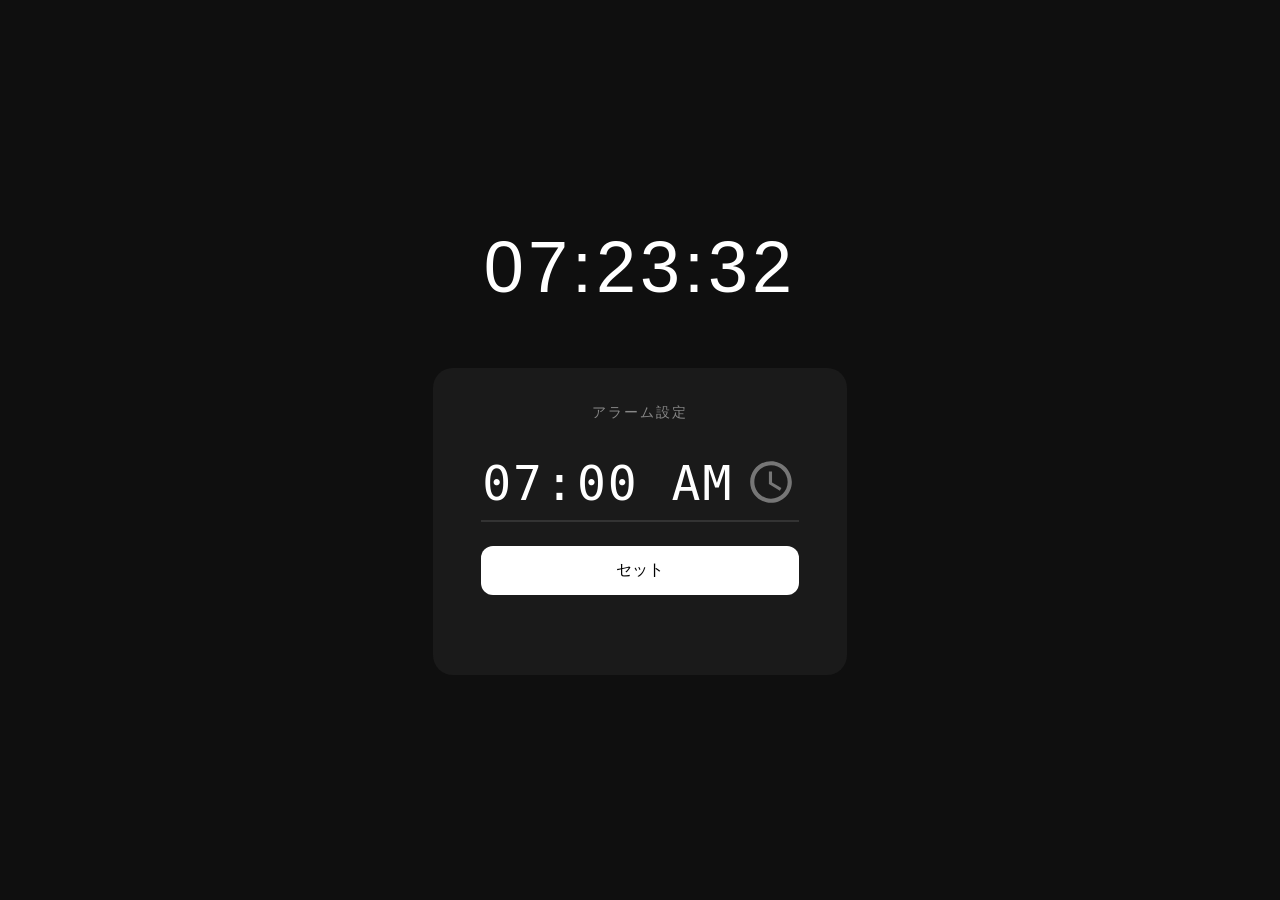
==== index.html @ 16310967 "Add simple alarm web app Single-file HTML/CSS/JS alarm app with minimal UI. Features: real-time cloc" ====
<!DOCTYPE html>
<html lang="ja">
<head>
  <meta charset="UTF-8">
  <meta name="viewport" content="width=device-width, initial-scale=1.0">
  <title>アラーム</title>
  <style>
    * {
      margin: 0;
      padding: 0;
      box-sizing: border-box;
    }

    body {
      font-family: -apple-system, BlinkMacSystemFont, 'Segoe UI', sans-serif;
      background: #0f0f0f;
      color: #fff;
      display: flex;
      flex-direction: column;
      align-items: center;
      justify-content: center;
      min-height: 100vh;
    }

    .clock {
      font-size: 72px;
      font-weight: 200;
      letter-spacing: 4px;
      margin-bottom: 60px;
      font-variant-numeric: tabular-nums;
    }

    .card {
      background: #1a1a1a;
      border-radius: 20px;
      padding: 36px 48px;
      display: flex;
      flex-direction: column;
      align-items: center;
      gap: 24px;
      min-width: 320px;
    }

    h2 {
      font-size: 14px;
      font-weight: 500;
      letter-spacing: 2px;
      text-transform: uppercase;
      color: #888;
    }

    input[type="time"] {
      background: transparent;
      border: none;
      border-bottom: 2px solid #333;
      color: #fff;
      font-size: 48px;
      font-weight: 200;
      letter-spacing: 2px;
      text-align: center;
      width: 100%;
      padding: 8px 0;
      outline: none;
      cursor: pointer;
    }

    input[type="time"]:focus {
      border-bottom-color: #fff;
    }

    input[type="time"]::-webkit-calendar-picker-indicator {
      filter: invert(1);
      opacity: 0.4;
    }

    button {
      width: 100%;
      padding: 14px;
      border: none;
      border-radius: 12px;
      font-size: 16px;
      font-weight: 500;
      cursor: pointer;
      transition: opacity 0.15s;
    }

    button:hover {
      opacity: 0.85;
    }

    button:active {
      opacity: 0.7;
    }

    #setBtn {
      background: #fff;
      color: #000;
    }

    #cancelBtn {
      background: #2a2a2a;
      color: #fff;
      display: none;
    }

    .status {
      font-size: 13px;
      color: #666;
      min-height: 20px;
      text-align: center;
    }

    .status.active {
      color: #4ade80;
    }

    .overlay {
      display: none;
      position: fixed;
      inset: 0;
      background: rgba(0, 0, 0, 0.9);
      flex-direction: column;
      align-items: center;
      justify-content: center;
      gap: 24px;
      z-index: 100;
    }

    .overlay.show {
      display: flex;
    }

    .overlay .alarm-time {
      font-size: 80px;
      font-weight: 200;
      animation: pulse 1s ease-in-out infinite;
    }

    .overlay p {
      font-size: 18px;
      color: #888;
    }

    .overlay button {
      width: 180px;
      background: #fff;
      color: #000;
      font-size: 16px;
    }

    @keyframes pulse {
      0%, 100% { opacity: 1; }
      50% { opacity: 0.4; }
    }
  </style>
</head>
<body>

  <div class="clock" id="clock">00:00:00</div>

  <div class="card">
    <h2>アラーム設定</h2>
    <input type="time" id="alarmTime" value="07:00">
    <button id="setBtn">セット</button>
    <button id="cancelBtn">キャンセル</button>
    <div class="status" id="status"></div>
  </div>

  <div class="overlay" id="overlay">
    <div class="alarm-time" id="overlayTime"></div>
    <p>アラーム！</p>
    <button onclick="dismiss()">停止</button>
  </div>

  <script>
    let alarmTime = null;
    let ringing = false;
    let audioCtx = null;
    let oscillator = null;
    let gainNode = null;

    const clockEl = document.getElementById('clock');
    const alarmInput = document.getElementById('alarmTime');
    const setBtn = document.getElementById('setBtn');
    const cancelBtn = document.getElementById('cancelBtn');
    const statusEl = document.getElementById('status');
    const overlay = document.getElementById('overlay');
    const overlayTime = document.getElementById('overlayTime');

    function pad(n) {
      return String(n).padStart(2, '0');
    }

    function tick() {
      const now = new Date();
      const h = pad(now.getHours());
      const m = pad(now.getMinutes());
      const s = pad(now.getSeconds());
      clockEl.textContent = `${h}:${m}:${s}`;

      if (alarmTime && !ringing) {
        const current = `${h}:${m}`;
        if (current === alarmTime && s === '00') {
          ring();
        }
      }
    }

    function startSound() {
      audioCtx = new (window.AudioContext || window.webkitAudioContext)();
      gainNode = audioCtx.createGain();
      gainNode.gain.value = 0.3;
      gainNode.connect(audioCtx.destination);

      function beep() {
        if (!ringing) return;
        oscillator = audioCtx.createOscillator();
        oscillator.type = 'sine';
        oscillator.frequency.value = 880;
        oscillator.connect(gainNode);
        oscillator.start();
        setTimeout(() => {
          if (oscillator) oscillator.stop();
          if (ringing) setTimeout(beep, 400);
        }, 300);
      }
      beep();
    }

    function ring() {
      ringing = true;
      overlay.classList.add('show');
      overlayTime.textContent = alarmTime;
      startSound();
    }

    function dismiss() {
      ringing = false;
      overlay.classList.remove('show');
      if (oscillator) { try { oscillator.stop(); } catch(e) {} }
      if (audioCtx) { audioCtx.close(); audioCtx = null; }
      cancelAlarm();
    }

    function cancelAlarm() {
      alarmTime = null;
      setBtn.style.display = '';
      cancelBtn.style.display = 'none';
      statusEl.textContent = '';
      statusEl.className = 'status';
    }

    setBtn.addEventListener('click', () => {
      const val = alarmInput.value;
      if (!val) return;
      alarmTime = val;
      setBtn.style.display = 'none';
      cancelBtn.style.display = '';
      statusEl.textContent = `${val} にアラームをセットしました`;
      statusEl.className = 'status active';
    });

    cancelBtn.addEventListener('click', cancelAlarm);

    setInterval(tick, 1000);
    tick();
  </script>
</body>
</html>
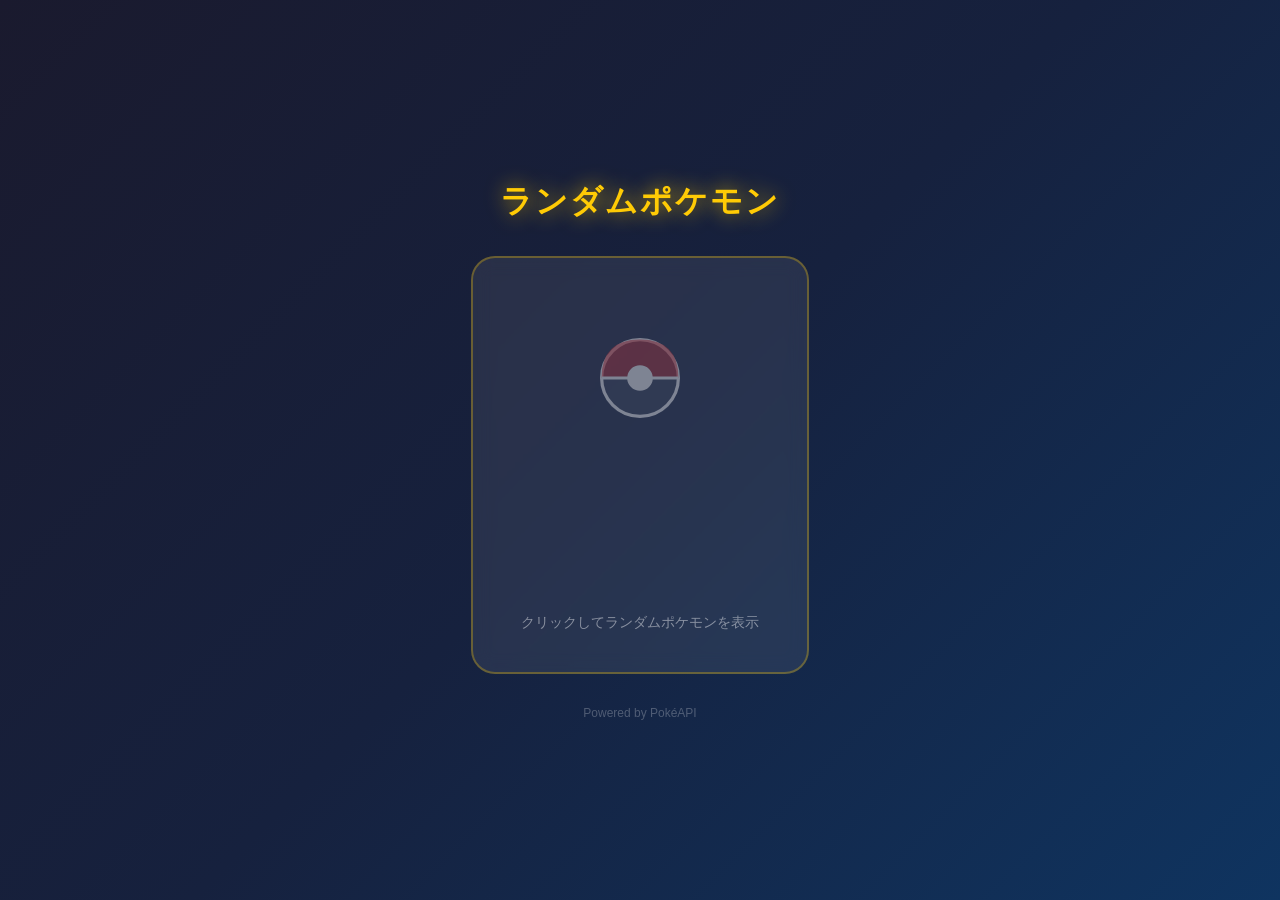
==== commit f975506d: "Add random Pokemon display site using PokéAPI https://claude.ai/code/session_018fTppQeURHwgfnFvBeKxH" ====
--- a/index.html
+++ b/index.html
@@ -3,7 +3,7 @@
 <head>
   <meta charset="UTF-8">
   <meta name="viewport" content="width=device-width, initial-scale=1.0">
-  <title>アラーム</title>
+  <title>ランダムポケモン</title>
   <style>
     * {
       margin: 0;
@@ -12,258 +12,281 @@
     }
 
     body {
-      font-family: -apple-system, BlinkMacSystemFont, 'Segoe UI', sans-serif;
-      background: #0f0f0f;
-      color: #fff;
+      min-height: 100vh;
       display: flex;
       flex-direction: column;
       align-items: center;
       justify-content: center;
-      min-height: 100vh;
-    }
-
-    .clock {
-      font-size: 72px;
-      font-weight: 200;
-      letter-spacing: 4px;
-      margin-bottom: 60px;
-      font-variant-numeric: tabular-nums;
-    }
-
-    .card {
-      background: #1a1a1a;
-      border-radius: 20px;
-      padding: 36px 48px;
+      background: linear-gradient(135deg, #1a1a2e 0%, #16213e 50%, #0f3460 100%);
+      font-family: 'Segoe UI', Tahoma, Geneva, Verdana, sans-serif;
+      color: #fff;
+    }
+
+    h1 {
+      font-size: 2rem;
+      margin-bottom: 2rem;
+      text-shadow: 0 0 20px rgba(255, 203, 5, 0.8);
+      color: #ffcb05;
+      letter-spacing: 2px;
+    }
+
+    #card {
+      background: rgba(255, 255, 255, 0.08);
+      border: 2px solid rgba(255, 203, 5, 0.3);
+      border-radius: 24px;
+      padding: 2.5rem 3rem;
+      text-align: center;
+      cursor: pointer;
+      transition: transform 0.2s ease, box-shadow 0.2s ease, border-color 0.2s ease;
+      min-width: 280px;
+      backdrop-filter: blur(10px);
+      user-select: none;
+    }
+
+    #card:hover {
+      transform: translateY(-4px);
+      box-shadow: 0 12px 40px rgba(255, 203, 5, 0.25);
+      border-color: rgba(255, 203, 5, 0.7);
+    }
+
+    #card:active {
+      transform: translateY(0);
+    }
+
+    #sprite-container {
+      width: 160px;
+      height: 160px;
+      margin: 0 auto 1rem;
       display: flex;
+      align-items: center;
+      justify-content: center;
+    }
+
+    #sprite {
+      width: 160px;
+      height: 160px;
+      image-rendering: pixelated;
+      filter: drop-shadow(0 4px 12px rgba(255, 203, 5, 0.4));
+      display: none;
+    }
+
+    .pokeball-icon {
+      width: 80px;
+      height: 80px;
+      opacity: 0.4;
+    }
+
+    #name {
+      font-size: 1.8rem;
+      font-weight: 700;
+      text-transform: capitalize;
+      color: #fff;
+      min-height: 2.2rem;
+      margin-bottom: 0.5rem;
+    }
+
+    #number {
+      font-size: 1rem;
+      color: rgba(255, 255, 255, 0.5);
+      margin-bottom: 1rem;
+      min-height: 1.2rem;
+    }
+
+    #types {
+      display: flex;
+      gap: 0.5rem;
+      justify-content: center;
+      flex-wrap: wrap;
+      min-height: 1.8rem;
+      margin-bottom: 1.5rem;
+    }
+
+    .type-badge {
+      padding: 0.25rem 0.9rem;
+      border-radius: 999px;
+      font-size: 0.8rem;
+      font-weight: 600;
+      text-transform: uppercase;
+      letter-spacing: 1px;
+    }
+
+    #hint {
+      font-size: 0.85rem;
+      color: rgba(255, 255, 255, 0.45);
+      margin-top: 0.5rem;
+    }
+
+    #loading {
+      display: none;
       flex-direction: column;
       align-items: center;
-      gap: 24px;
-      min-width: 320px;
-    }
-
-    h2 {
-      font-size: 14px;
-      font-weight: 500;
-      letter-spacing: 2px;
+      gap: 0.5rem;
+    }
+
+    .spinner {
+      width: 48px;
+      height: 48px;
+      border: 4px solid rgba(255, 203, 5, 0.2);
+      border-top-color: #ffcb05;
+      border-radius: 50%;
+      animation: spin 0.8s linear infinite;
+    }
+
+    @keyframes spin {
+      to { transform: rotate(360deg); }
+    }
+
+    .loading-text {
+      font-size: 0.9rem;
+      color: rgba(255, 255, 255, 0.6);
+    }
+
+    #stats {
+      display: grid;
+      grid-template-columns: 1fr 1fr 1fr;
+      gap: 0.5rem;
+      margin-top: 0.5rem;
+    }
+
+    .stat-item {
+      background: rgba(255, 255, 255, 0.06);
+      border-radius: 8px;
+      padding: 0.4rem 0.6rem;
+    }
+
+    .stat-label {
+      font-size: 0.65rem;
+      color: rgba(255, 255, 255, 0.45);
       text-transform: uppercase;
-      color: #888;
-    }
-
-    input[type="time"] {
-      background: transparent;
-      border: none;
-      border-bottom: 2px solid #333;
-      color: #fff;
-      font-size: 48px;
-      font-weight: 200;
-      letter-spacing: 2px;
-      text-align: center;
-      width: 100%;
-      padding: 8px 0;
-      outline: none;
-      cursor: pointer;
-    }
-
-    input[type="time"]:focus {
-      border-bottom-color: #fff;
-    }
-
-    input[type="time"]::-webkit-calendar-picker-indicator {
-      filter: invert(1);
-      opacity: 0.4;
-    }
-
-    button {
-      width: 100%;
-      padding: 14px;
-      border: none;
-      border-radius: 12px;
-      font-size: 16px;
-      font-weight: 500;
-      cursor: pointer;
-      transition: opacity 0.15s;
-    }
-
-    button:hover {
-      opacity: 0.85;
-    }
-
-    button:active {
-      opacity: 0.7;
-    }
-
-    #setBtn {
-      background: #fff;
-      color: #000;
-    }
-
-    #cancelBtn {
-      background: #2a2a2a;
-      color: #fff;
-      display: none;
-    }
-
-    .status {
-      font-size: 13px;
-      color: #666;
-      min-height: 20px;
-      text-align: center;
-    }
-
-    .status.active {
-      color: #4ade80;
-    }
-
-    .overlay {
-      display: none;
-      position: fixed;
-      inset: 0;
-      background: rgba(0, 0, 0, 0.9);
-      flex-direction: column;
-      align-items: center;
-      justify-content: center;
-      gap: 24px;
-      z-index: 100;
-    }
-
-    .overlay.show {
-      display: flex;
-    }
-
-    .overlay .alarm-time {
-      font-size: 80px;
-      font-weight: 200;
-      animation: pulse 1s ease-in-out infinite;
-    }
-
-    .overlay p {
-      font-size: 18px;
-      color: #888;
-    }
-
-    .overlay button {
-      width: 180px;
-      background: #fff;
-      color: #000;
-      font-size: 16px;
-    }
-
-    @keyframes pulse {
-      0%, 100% { opacity: 1; }
-      50% { opacity: 0.4; }
+      letter-spacing: 0.5px;
+    }
+
+    .stat-value {
+      font-size: 1rem;
+      font-weight: 600;
+      color: #ffcb05;
+    }
+
+    footer {
+      margin-top: 2rem;
+      font-size: 0.75rem;
+      color: rgba(255, 255, 255, 0.25);
     }
   </style>
 </head>
 <body>
-
-  <div class="clock" id="clock">00:00:00</div>
-
-  <div class="card">
-    <h2>アラーム設定</h2>
-    <input type="time" id="alarmTime" value="07:00">
-    <button id="setBtn">セット</button>
-    <button id="cancelBtn">キャンセル</button>
-    <div class="status" id="status"></div>
+  <h1>ランダムポケモン</h1>
+
+  <div id="card" onclick="fetchRandomPokemon()">
+    <div id="sprite-container">
+      <svg class="pokeball-icon" viewBox="0 0 100 100" fill="none" xmlns="http://www.w3.org/2000/svg">
+        <circle cx="50" cy="50" r="48" stroke="white" stroke-width="4"/>
+        <path d="M2 50 Q2 2 50 2 Q98 2 98 50" fill="rgba(255,50,50,0.6)"/>
+        <path d="M2 50 Q2 98 50 98 Q98 98 98 50" fill="rgba(255,255,255,0.1)"/>
+        <line x1="2" y1="50" x2="98" y2="50" stroke="white" stroke-width="4"/>
+        <circle cx="50" cy="50" r="14" fill="white" stroke="white" stroke-width="4"/>
+        <circle cx="50" cy="50" r="8" fill="rgba(255,255,255,0.2)" stroke="rgba(255,255,255,0.6)" stroke-width="2"/>
+      </svg>
+      <img id="sprite" alt="pokemon sprite" />
+    </div>
+
+    <div id="loading">
+      <div class="spinner"></div>
+      <div class="loading-text">読み込み中...</div>
+    </div>
+
+    <div id="name"></div>
+    <div id="number"></div>
+    <div id="types"></div>
+    <div id="stats"></div>
+
+    <div id="hint">クリックしてランダムポケモンを表示</div>
   </div>
 
-  <div class="overlay" id="overlay">
-    <div class="alarm-time" id="overlayTime"></div>
-    <p>アラーム！</p>
-    <button onclick="dismiss()">停止</button>
-  </div>
+  <footer>Powered by PokéAPI</footer>
 
   <script>
-    let alarmTime = null;
-    let ringing = false;
-    let audioCtx = null;
-    let oscillator = null;
-    let gainNode = null;
-
-    const clockEl = document.getElementById('clock');
-    const alarmInput = document.getElementById('alarmTime');
-    const setBtn = document.getElementById('setBtn');
-    const cancelBtn = document.getElementById('cancelBtn');
-    const statusEl = document.getElementById('status');
-    const overlay = document.getElementById('overlay');
-    const overlayTime = document.getElementById('overlayTime');
-
-    function pad(n) {
-      return String(n).padStart(2, '0');
-    }
-
-    function tick() {
-      const now = new Date();
-      const h = pad(now.getHours());
-      const m = pad(now.getMinutes());
-      const s = pad(now.getSeconds());
-      clockEl.textContent = `${h}:${m}:${s}`;
-
-      if (alarmTime && !ringing) {
-        const current = `${h}:${m}`;
-        if (current === alarmTime && s === '00') {
-          ring();
+    const TYPE_COLORS = {
+      normal: '#A8A878', fire: '#F08030', water: '#6890F0',
+      electric: '#F8D030', grass: '#78C850', ice: '#98D8D8',
+      fighting: '#C03028', poison: '#A040A0', ground: '#E0C068',
+      flying: '#A890F0', psychic: '#F85888', bug: '#A8B820',
+      rock: '#B8A038', ghost: '#705898', dragon: '#7038F8',
+      dark: '#705848', steel: '#B8B8D0', fairy: '#EE99AC',
+    };
+
+    const TOTAL_POKEMON = 1025;
+
+    async function fetchRandomPokemon() {
+      const card = document.getElementById('card');
+      const loading = document.getElementById('loading');
+      const sprite = document.getElementById('sprite');
+      const pokeballIcon = document.querySelector('.pokeball-icon');
+      const nameEl = document.getElementById('name');
+      const numberEl = document.getElementById('number');
+      const typesEl = document.getElementById('types');
+      const statsEl = document.getElementById('stats');
+      const hint = document.getElementById('hint');
+
+      card.style.pointerEvents = 'none';
+      loading.style.display = 'flex';
+      sprite.style.display = 'none';
+      pokeballIcon.style.display = 'none';
+      nameEl.textContent = '';
+      numberEl.textContent = '';
+      typesEl.innerHTML = '';
+      statsEl.innerHTML = '';
+      hint.textContent = '';
+
+      const id = Math.floor(Math.random() * TOTAL_POKEMON) + 1;
+
+      try {
+        const res = await fetch(`https://pokeapi.co/api/v2/pokemon/${id}`);
+        if (!res.ok) throw new Error('fetch failed');
+        const data = await res.json();
+
+        const spriteUrl =
+          data.sprites.other?.['official-artwork']?.front_default ||
+          data.sprites.front_default;
+
+        loading.style.display = 'none';
+
+        if (spriteUrl) {
+          sprite.src = spriteUrl;
+          sprite.style.display = 'block';
+        } else {
+          pokeballIcon.style.display = 'block';
         }
+
+        nameEl.textContent = data.name;
+        numberEl.textContent = `No. ${String(data.id).padStart(4, '0')}`;
+
+        typesEl.innerHTML = data.types.map(t => {
+          const color = TYPE_COLORS[t.type.name] || '#888';
+          return `<span class="type-badge" style="background:${color}">${t.type.name}</span>`;
+        }).join('');
+
+        const statMap = { hp: 'HP', attack: '攻撃', defense: '防御', speed: '素早さ', 'special-attack': '特攻', 'special-defense': '特防' };
+        const wantedStats = ['hp', 'attack', 'defense', 'speed'];
+        statsEl.innerHTML = data.stats
+          .filter(s => wantedStats.includes(s.stat.name))
+          .map(s => `
+            <div class="stat-item">
+              <div class="stat-label">${statMap[s.stat.name] || s.stat.name}</div>
+              <div class="stat-value">${s.base_stat}</div>
+            </div>
+          `).join('');
+
+        hint.textContent = 'もう一度クリックで次のポケモン';
+      } catch (e) {
+        loading.style.display = 'none';
+        pokeballIcon.style.display = 'block';
+        nameEl.textContent = 'エラーが発生しました';
+        hint.textContent = 'クリックして再試行';
       }
-    }
-
-    function startSound() {
-      audioCtx = new (window.AudioContext || window.webkitAudioContext)();
-      gainNode = audioCtx.createGain();
-      gainNode.gain.value = 0.3;
-      gainNode.connect(audioCtx.destination);
-
-      function beep() {
-        if (!ringing) return;
-        oscillator = audioCtx.createOscillator();
-        oscillator.type = 'sine';
-        oscillator.frequency.value = 880;
-        oscillator.connect(gainNode);
-        oscillator.start();
-        setTimeout(() => {
-          if (oscillator) oscillator.stop();
-          if (ringing) setTimeout(beep, 400);
-        }, 300);
-      }
-      beep();
-    }
-
-    function ring() {
-      ringing = true;
-      overlay.classList.add('show');
-      overlayTime.textContent = alarmTime;
-      startSound();
-    }
-
-    function dismiss() {
-      ringing = false;
-      overlay.classList.remove('show');
-      if (oscillator) { try { oscillator.stop(); } catch(e) {} }
-      if (audioCtx) { audioCtx.close(); audioCtx = null; }
-      cancelAlarm();
-    }
-
-    function cancelAlarm() {
-      alarmTime = null;
-      setBtn.style.display = '';
-      cancelBtn.style.display = 'none';
-      statusEl.textContent = '';
-      statusEl.className = 'status';
-    }
-
-    setBtn.addEventListener('click', () => {
-      const val = alarmInput.value;
-      if (!val) return;
-      alarmTime = val;
-      setBtn.style.display = 'none';
-      cancelBtn.style.display = '';
-      statusEl.textContent = `${val} にアラームをセットしました`;
-      statusEl.className = 'status active';
-    });
-
-    cancelBtn.addEventListener('click', cancelAlarm);
-
-    setInterval(tick, 1000);
-    tick();
+
+      card.style.pointerEvents = 'auto';
+    }
   </script>
 </body>
 </html>
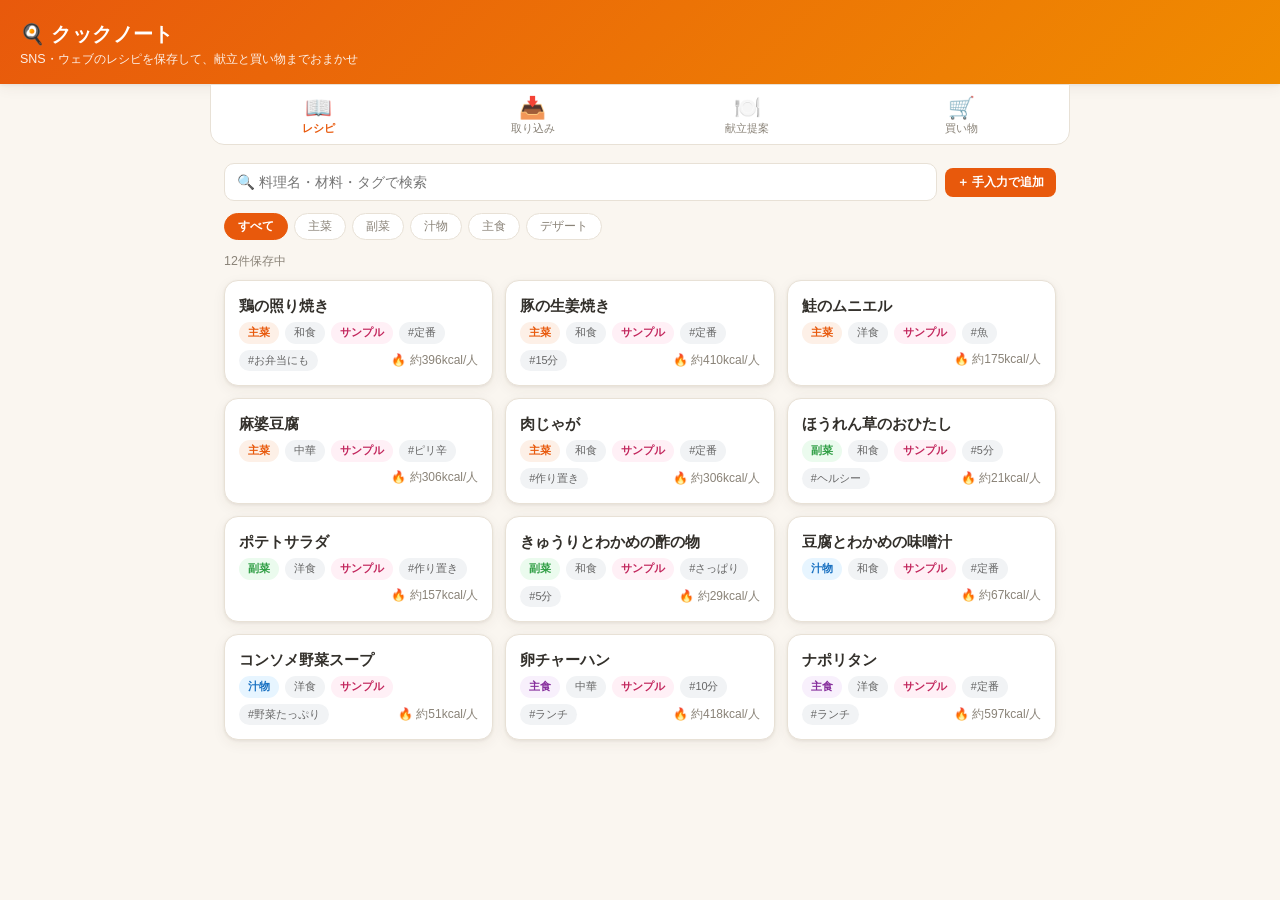
==== commit 37c60c61: "Add cooking recipe app: SNS/web recipe import, meal planning, shopping list Replace the Pokemon demo" ====
--- a/index.html
+++ b/index.html
@@ -2,291 +2,233 @@
 <html lang="ja">
 <head>
   <meta charset="UTF-8">
-  <meta name="viewport" content="width=device-width, initial-scale=1.0">
-  <title>ランダムポケモン</title>
-  <style>
-    * {
-      margin: 0;
-      padding: 0;
-      box-sizing: border-box;
-    }
-
-    body {
-      min-height: 100vh;
-      display: flex;
-      flex-direction: column;
-      align-items: center;
-      justify-content: center;
-      background: linear-gradient(135deg, #1a1a2e 0%, #16213e 50%, #0f3460 100%);
-      font-family: 'Segoe UI', Tahoma, Geneva, Verdana, sans-serif;
-      color: #fff;
-    }
-
-    h1 {
-      font-size: 2rem;
-      margin-bottom: 2rem;
-      text-shadow: 0 0 20px rgba(255, 203, 5, 0.8);
-      color: #ffcb05;
-      letter-spacing: 2px;
-    }
-
-    #card {
-      background: rgba(255, 255, 255, 0.08);
-      border: 2px solid rgba(255, 203, 5, 0.3);
-      border-radius: 24px;
-      padding: 2.5rem 3rem;
-      text-align: center;
-      cursor: pointer;
-      transition: transform 0.2s ease, box-shadow 0.2s ease, border-color 0.2s ease;
-      min-width: 280px;
-      backdrop-filter: blur(10px);
-      user-select: none;
-    }
-
-    #card:hover {
-      transform: translateY(-4px);
-      box-shadow: 0 12px 40px rgba(255, 203, 5, 0.25);
-      border-color: rgba(255, 203, 5, 0.7);
-    }
-
-    #card:active {
-      transform: translateY(0);
-    }
-
-    #sprite-container {
-      width: 160px;
-      height: 160px;
-      margin: 0 auto 1rem;
-      display: flex;
-      align-items: center;
-      justify-content: center;
-    }
-
-    #sprite {
-      width: 160px;
-      height: 160px;
-      image-rendering: pixelated;
-      filter: drop-shadow(0 4px 12px rgba(255, 203, 5, 0.4));
-      display: none;
-    }
-
-    .pokeball-icon {
-      width: 80px;
-      height: 80px;
-      opacity: 0.4;
-    }
-
-    #name {
-      font-size: 1.8rem;
-      font-weight: 700;
-      text-transform: capitalize;
-      color: #fff;
-      min-height: 2.2rem;
-      margin-bottom: 0.5rem;
-    }
-
-    #number {
-      font-size: 1rem;
-      color: rgba(255, 255, 255, 0.5);
-      margin-bottom: 1rem;
-      min-height: 1.2rem;
-    }
-
-    #types {
-      display: flex;
-      gap: 0.5rem;
-      justify-content: center;
-      flex-wrap: wrap;
-      min-height: 1.8rem;
-      margin-bottom: 1.5rem;
-    }
-
-    .type-badge {
-      padding: 0.25rem 0.9rem;
-      border-radius: 999px;
-      font-size: 0.8rem;
-      font-weight: 600;
-      text-transform: uppercase;
-      letter-spacing: 1px;
-    }
-
-    #hint {
-      font-size: 0.85rem;
-      color: rgba(255, 255, 255, 0.45);
-      margin-top: 0.5rem;
-    }
-
-    #loading {
-      display: none;
-      flex-direction: column;
-      align-items: center;
-      gap: 0.5rem;
-    }
-
-    .spinner {
-      width: 48px;
-      height: 48px;
-      border: 4px solid rgba(255, 203, 5, 0.2);
-      border-top-color: #ffcb05;
-      border-radius: 50%;
-      animation: spin 0.8s linear infinite;
-    }
-
-    @keyframes spin {
-      to { transform: rotate(360deg); }
-    }
-
-    .loading-text {
-      font-size: 0.9rem;
-      color: rgba(255, 255, 255, 0.6);
-    }
-
-    #stats {
-      display: grid;
-      grid-template-columns: 1fr 1fr 1fr;
-      gap: 0.5rem;
-      margin-top: 0.5rem;
-    }
-
-    .stat-item {
-      background: rgba(255, 255, 255, 0.06);
-      border-radius: 8px;
-      padding: 0.4rem 0.6rem;
-    }
-
-    .stat-label {
-      font-size: 0.65rem;
-      color: rgba(255, 255, 255, 0.45);
-      text-transform: uppercase;
-      letter-spacing: 0.5px;
-    }
-
-    .stat-value {
-      font-size: 1rem;
-      font-weight: 600;
-      color: #ffcb05;
-    }
-
-    footer {
-      margin-top: 2rem;
-      font-size: 0.75rem;
-      color: rgba(255, 255, 255, 0.25);
-    }
-  </style>
+  <meta name="viewport" content="width=device-width, initial-scale=1.0, viewport-fit=cover">
+  <title>クックノート 🍳 — レシピ保存・献立提案・買い物メモ</title>
+  <meta name="description" content="SNSやウェブサイトのレシピを文字起こしして保存。人数とカロリーに合わせた献立提案と買い物メモ作成。">
+  <link rel="icon" href="data:image/svg+xml,<svg xmlns='http://www.w3.org/2000/svg' viewBox='0 0 100 100'><text y='.9em' font-size='90'>🍳</text></svg>">
+  <link rel="stylesheet" href="styles.css">
 </head>
 <body>
-  <h1>ランダムポケモン</h1>
-
-  <div id="card" onclick="fetchRandomPokemon()">
-    <div id="sprite-container">
-      <svg class="pokeball-icon" viewBox="0 0 100 100" fill="none" xmlns="http://www.w3.org/2000/svg">
-        <circle cx="50" cy="50" r="48" stroke="white" stroke-width="4"/>
-        <path d="M2 50 Q2 2 50 2 Q98 2 98 50" fill="rgba(255,50,50,0.6)"/>
-        <path d="M2 50 Q2 98 50 98 Q98 98 98 50" fill="rgba(255,255,255,0.1)"/>
-        <line x1="2" y1="50" x2="98" y2="50" stroke="white" stroke-width="4"/>
-        <circle cx="50" cy="50" r="14" fill="white" stroke="white" stroke-width="4"/>
-        <circle cx="50" cy="50" r="8" fill="rgba(255,255,255,0.2)" stroke="rgba(255,255,255,0.6)" stroke-width="2"/>
-      </svg>
-      <img id="sprite" alt="pokemon sprite" />
-    </div>
-
-    <div id="loading">
-      <div class="spinner"></div>
-      <div class="loading-text">読み込み中...</div>
-    </div>
-
-    <div id="name"></div>
-    <div id="number"></div>
-    <div id="types"></div>
-    <div id="stats"></div>
-
-    <div id="hint">クリックしてランダムポケモンを表示</div>
+
+<header class="app-header">
+  <h1>🍳 クックノート</h1>
+  <p>SNS・ウェブのレシピを保存して、献立と買い物までおまかせ</p>
+</header>
+
+<nav class="tabs">
+  <button data-tab="recipes" class="active"><span class="ico">📖</span>レシピ</button>
+  <button data-tab="import"><span class="ico">📥</span>取り込み</button>
+  <button data-tab="plan"><span class="ico">🍽️</span>献立提案</button>
+  <button data-tab="shopping"><span class="ico">🛒</span>買い物</button>
+</nav>
+
+<main>
+
+  <!-- ========== レシピ一覧 ========== -->
+  <section id="view-recipes" class="view active">
+    <div class="toolbar">
+      <input type="text" id="search" placeholder="🔍 料理名・材料・タグで検索">
+      <button class="btn sm" id="btn-new-recipe">＋ 手入力で追加</button>
+    </div>
+    <div class="filter-chips" id="cat-filter">
+      <button data-cat="すべて" class="on">すべて</button>
+      <button data-cat="主菜">主菜</button>
+      <button data-cat="副菜">副菜</button>
+      <button data-cat="汁物">汁物</button>
+      <button data-cat="主食">主食</button>
+      <button data-cat="デザート">デザート</button>
+    </div>
+    <p class="hint" id="recipe-count" style="margin-bottom:8px"></p>
+    <div class="recipe-grid" id="recipe-grid"></div>
+  </section>
+
+  <!-- ========== 取り込み ========== -->
+  <section id="view-import" class="view">
+    <div class="card">
+      <div class="sns-icons">▶️ 📸 🎵 🌐</div>
+      <h2 class="section" style="margin-top:0">URLから取り込む</h2>
+      <p class="hint">YouTube・Instagram・TikTokの投稿URL、またはレシピサイトのURLを貼り付けてください。</p>
+      <label class="fld">投稿・ページのURL</label>
+      <div class="row">
+        <input type="url" id="import-url" placeholder="https://www.youtube.com/watch?v=... / https://cookpad.com/...">
+        <button class="btn" id="btn-import-url" style="flex:0 0 auto">取り込む</button>
+      </div>
+      <div class="import-status" id="import-status"></div>
+      <div class="mono-note">
+        🌐 <b>ウェブサイト</b>: レシピの構造化データや本文から材料・作り方を自動抽出します。<br>
+        📱 <b>SNS</b>: 投稿情報を取得後、下の欄にキャプション・概要欄を貼り付けると自動で文字起こしします。
+      </div>
+    </div>
+
+    <div class="card">
+      <h2 class="section" style="margin-top:0">投稿文・キャプションを文字起こし</h2>
+      <p class="hint">YouTubeの概要欄、Instagram・TikTokのキャプションなど、材料や作り方が書かれたテキストを貼り付けると、自動で「材料」「作り方」に構造化します。</p>
+      <label class="fld">テキストを貼り付け</label>
+      <textarea id="import-text" rows="8" placeholder="例)
+とろとろ親子丼の作り方🐔
+
+【材料(2人分)】
+・鶏もも肉 200g
+・玉ねぎ 1/2個
+・卵 3個
+・めんつゆ 大さじ4
+・水 100ml
+
+【作り方】
+1. 鶏肉と玉ねぎを切る
+2. めんつゆと水で煮る
+3. 溶き卵を回し入れて半熟で火を止める"></textarea>
+      <div style="margin-top:10px">
+        <button class="btn" id="btn-import-text">📝 文字起こしする</button>
+      </div>
+    </div>
+  </section>
+
+  <!-- ========== 献立提案 ========== -->
+  <section id="view-plan" class="view">
+    <div class="card">
+      <h2 class="section" style="margin-top:0">🍽️ 条件を設定</h2>
+      <div class="row">
+        <div>
+          <label class="fld">人数</label>
+          <input type="number" id="plan-people" min="1" max="12" value="2">
+        </div>
+        <div>
+          <label class="fld">食数</label>
+          <select id="plan-meals">
+            <option value="1">1食分</option>
+            <option value="2">2食分</option>
+            <option value="3" selected>3食分（1日）</option>
+            <option value="6">6食分（2日）</option>
+            <option value="9">9食分（3日）</option>
+            <option value="21">21食分（1週間）</option>
+          </select>
+        </div>
+      </div>
+      <div class="row">
+        <div>
+          <label class="fld">カロリー嗜好（1人1食あたり）</label>
+          <select id="plan-target">
+            <option value="light">🥗 控えめ（約500kcal）</option>
+            <option value="normal" selected>🍚 標準（約700kcal）</option>
+            <option value="hearty">💪 しっかり（約900kcal）</option>
+            <option value="custom">🔢 自分で指定</option>
+          </select>
+        </div>
+        <div id="plan-custom-wrap" style="display:none">
+          <label class="fld">目標kcal</label>
+          <input type="number" id="plan-custom" min="200" max="2000" step="50" value="700">
+        </div>
+      </div>
+      <label class="fld">ジャンルの好み（複数選択可）</label>
+      <div class="pills" id="plan-genres">
+        <label><input type="checkbox" value="和食">和食</label>
+        <label><input type="checkbox" value="洋食">洋食</label>
+        <label><input type="checkbox" value="中華">中華</label>
+      </div>
+      <label class="fld">こだわり</label>
+      <div class="pills" id="plan-focus">
+        <label><input type="radio" name="focus" value="" checked>おまかせ</label>
+        <label><input type="radio" name="focus" value="meat">🍖 肉多め</label>
+        <label><input type="radio" name="focus" value="fish">🐟 魚多め</label>
+        <label><input type="radio" name="focus" value="veg">🥬 野菜多め</label>
+      </div>
+      <label class="fld" style="display:flex;align-items:center;gap:8px;cursor:pointer">
+        <input type="checkbox" id="plan-rice" checked style="width:18px;height:18px;accent-color:var(--accent)">
+        白ご飯を献立に含める（約252kcal/人）
+      </label>
+      <div style="margin-top:14px">
+        <button class="btn" id="btn-generate-plan" style="width:100%">✨ 献立を提案してもらう</button>
+      </div>
+    </div>
+    <div id="plan-result"></div>
+  </section>
+
+  <!-- ========== 買い物リスト ========== -->
+  <section id="view-shopping" class="view">
+    <div class="card">
+      <h2 class="section" style="margin-top:0">🛒 買い物メモ <span class="hint" id="shop-count"></span></h2>
+      <div class="row">
+        <input type="text" id="shop-name" placeholder="品名（例: 牛乳）" style="flex:2">
+        <input type="text" id="shop-qty" placeholder="数量（例: 1本）">
+        <button class="btn sm" id="btn-shop-add" style="flex:0 0 auto">追加</button>
+      </div>
+      <div class="toolbar" style="margin:12px 0 0">
+        <button class="btn sm ghost" id="btn-shop-copy">📋 メモをコピー</button>
+        <button class="btn sm gray" id="btn-shop-clear-done">チェック済みを削除</button>
+        <button class="btn sm danger" id="btn-shop-clear">全削除</button>
+      </div>
+    </div>
+    <div id="shop-list"></div>
+  </section>
+
+</main>
+
+<!-- レシピ詳細モーダル -->
+<div class="modal-back" id="modal-detail">
+  <div class="modal">
+    <button class="close-x">✕</button>
+    <div id="detail-body"></div>
   </div>
-
-  <footer>Powered by PokéAPI</footer>
-
-  <script>
-    const TYPE_COLORS = {
-      normal: '#A8A878', fire: '#F08030', water: '#6890F0',
-      electric: '#F8D030', grass: '#78C850', ice: '#98D8D8',
-      fighting: '#C03028', poison: '#A040A0', ground: '#E0C068',
-      flying: '#A890F0', psychic: '#F85888', bug: '#A8B820',
-      rock: '#B8A038', ghost: '#705898', dragon: '#7038F8',
-      dark: '#705848', steel: '#B8B8D0', fairy: '#EE99AC',
-    };
-
-    const TOTAL_POKEMON = 1025;
-
-    async function fetchRandomPokemon() {
-      const card = document.getElementById('card');
-      const loading = document.getElementById('loading');
-      const sprite = document.getElementById('sprite');
-      const pokeballIcon = document.querySelector('.pokeball-icon');
-      const nameEl = document.getElementById('name');
-      const numberEl = document.getElementById('number');
-      const typesEl = document.getElementById('types');
-      const statsEl = document.getElementById('stats');
-      const hint = document.getElementById('hint');
-
-      card.style.pointerEvents = 'none';
-      loading.style.display = 'flex';
-      sprite.style.display = 'none';
-      pokeballIcon.style.display = 'none';
-      nameEl.textContent = '';
-      numberEl.textContent = '';
-      typesEl.innerHTML = '';
-      statsEl.innerHTML = '';
-      hint.textContent = '';
-
-      const id = Math.floor(Math.random() * TOTAL_POKEMON) + 1;
-
-      try {
-        const res = await fetch(`https://pokeapi.co/api/v2/pokemon/${id}`);
-        if (!res.ok) throw new Error('fetch failed');
-        const data = await res.json();
-
-        const spriteUrl =
-          data.sprites.other?.['official-artwork']?.front_default ||
-          data.sprites.front_default;
-
-        loading.style.display = 'none';
-
-        if (spriteUrl) {
-          sprite.src = spriteUrl;
-          sprite.style.display = 'block';
-        } else {
-          pokeballIcon.style.display = 'block';
-        }
-
-        nameEl.textContent = data.name;
-        numberEl.textContent = `No. ${String(data.id).padStart(4, '0')}`;
-
-        typesEl.innerHTML = data.types.map(t => {
-          const color = TYPE_COLORS[t.type.name] || '#888';
-          return `<span class="type-badge" style="background:${color}">${t.type.name}</span>`;
-        }).join('');
-
-        const statMap = { hp: 'HP', attack: '攻撃', defense: '防御', speed: '素早さ', 'special-attack': '特攻', 'special-defense': '特防' };
-        const wantedStats = ['hp', 'attack', 'defense', 'speed'];
-        statsEl.innerHTML = data.stats
-          .filter(s => wantedStats.includes(s.stat.name))
-          .map(s => `
-            <div class="stat-item">
-              <div class="stat-label">${statMap[s.stat.name] || s.stat.name}</div>
-              <div class="stat-value">${s.base_stat}</div>
-            </div>
-          `).join('');
-
-        hint.textContent = 'もう一度クリックで次のポケモン';
-      } catch (e) {
-        loading.style.display = 'none';
-        pokeballIcon.style.display = 'block';
-        nameEl.textContent = 'エラーが発生しました';
-        hint.textContent = 'クリックして再試行';
-      }
-
-      card.style.pointerEvents = 'auto';
-    }
-  </script>
+</div>
+
+<!-- エディタモーダル -->
+<div class="modal-back" id="modal-editor">
+  <div class="modal">
+    <button class="close-x">✕</button>
+    <h3 id="editor-title">レシピを編集</h3>
+    <input type="hidden" id="e-id">
+    <label class="fld">料理名 *</label>
+    <input type="text" id="e-title" placeholder="例: 鶏の照り焼き">
+    <div class="row">
+      <div>
+        <label class="fld">カテゴリ</label>
+        <select id="e-cat">
+          <option>主菜</option><option>副菜</option><option>汁物</option>
+          <option>主食</option><option>デザート</option><option>その他</option>
+        </select>
+      </div>
+      <div>
+        <label class="fld">ジャンル</label>
+        <select id="e-genre">
+          <option>和食</option><option>洋食</option><option>中華</option><option>その他</option>
+        </select>
+      </div>
+      <div>
+        <label class="fld">何人分</label>
+        <input type="number" id="e-serv" min="1" max="20" value="2">
+      </div>
+    </div>
+    <label class="fld">材料（1行に1つ「名前 分量」。グループは【タレ】のように）</label>
+    <textarea id="e-ings" rows="8" placeholder="鶏もも肉 1枚&#10;醤油 大さじ2&#10;みりん 大さじ2"></textarea>
+    <label class="fld">作り方（1行に1手順）</label>
+    <textarea id="e-steps" rows="6" placeholder="鶏肉を一口大に切る&#10;フライパンで焼く"></textarea>
+    <label class="fld">タグ（カンマ区切り）</label>
+    <input type="text" id="e-tags" placeholder="時短, お弁当">
+    <label class="fld">メモ</label>
+    <textarea id="e-notes" rows="2" placeholder="コツや感想など"></textarea>
+    <div class="row">
+      <div style="flex:2">
+        <label class="fld">元URL</label>
+        <input type="url" id="e-url">
+      </div>
+      <div>
+        <label class="fld">取り込み元</label>
+        <input type="text" id="e-source">
+      </div>
+    </div>
+    <label class="fld">画像URL</label>
+    <input type="url" id="e-image" placeholder="https://...jpg（任意）">
+    <div style="margin-top:16px">
+      <button class="btn" id="editor-save" style="width:100%">💾 保存する</button>
+    </div>
+  </div>
+</div>
+
+<div id="toast"></div>
+
+<script src="data.js"></script>
+<script src="parser.js"></script>
+<script src="app.js"></script>
 </body>
 </html>
--- a/styles.css
+++ b/styles.css
@@ -0,0 +1,316 @@
+:root {
+  --bg: #faf6f0;
+  --card: #ffffff;
+  --ink: #33302b;
+  --sub: #8a8378;
+  --line: #e8e1d6;
+  --accent: #e8590c;
+  --accent-soft: #fdf0e7;
+  --green: #2f9e44;
+  --green-soft: #ebfbee;
+  --blue: #1971c2;
+  --blue-soft: #e7f5ff;
+  --purple: #862e9c;
+  --purple-soft: #f8f0fc;
+  --radius: 14px;
+  --shadow: 0 1px 3px rgba(60, 45, 30, 0.08), 0 4px 14px rgba(60, 45, 30, 0.06);
+}
+
+* { margin: 0; padding: 0; box-sizing: border-box; }
+
+body {
+  font-family: "Hiragino Kaku Gothic ProN", "Hiragino Sans", "Noto Sans JP", "Yu Gothic", Meiryo, sans-serif;
+  background: var(--bg);
+  color: var(--ink);
+  line-height: 1.6;
+  padding-bottom: 80px;
+}
+
+header.app-header {
+  background: linear-gradient(135deg, #e8590c, #f08c00);
+  color: #fff;
+  padding: 18px 20px 14px;
+  position: sticky;
+  top: 0;
+  z-index: 50;
+  box-shadow: var(--shadow);
+}
+header.app-header h1 { font-size: 1.25rem; letter-spacing: 0.02em; }
+header.app-header p { font-size: 0.78rem; opacity: 0.9; }
+
+main { max-width: 860px; margin: 0 auto; padding: 18px 14px; }
+
+/* ---- tabs ---- */
+nav.tabs {
+  position: fixed;
+  bottom: 0; left: 0; right: 0;
+  display: flex;
+  background: #fff;
+  border-top: 1px solid var(--line);
+  z-index: 60;
+  padding-bottom: env(safe-area-inset-bottom);
+}
+nav.tabs button {
+  flex: 1;
+  border: none;
+  background: none;
+  padding: 9px 2px 8px;
+  font-size: 0.68rem;
+  color: var(--sub);
+  cursor: pointer;
+  font-family: inherit;
+}
+nav.tabs button .ico { display: block; font-size: 1.35rem; line-height: 1.3; }
+nav.tabs button.active { color: var(--accent); font-weight: 700; }
+
+@media (min-width: 720px) {
+  nav.tabs {
+    position: sticky;
+    top: 0;
+    bottom: auto;
+    max-width: 860px;
+    margin: 0 auto;
+    border: 1px solid var(--line);
+    border-radius: 0 0 var(--radius) var(--radius);
+  }
+  body { padding-bottom: 20px; }
+}
+
+.view { display: none; }
+.view.active { display: block; }
+
+h2.section { font-size: 1.05rem; margin: 14px 0 10px; display: flex; align-items: center; gap: 8px; }
+.hint { font-size: 0.78rem; color: var(--sub); }
+
+/* ---- cards ---- */
+.card {
+  background: var(--card);
+  border: 1px solid var(--line);
+  border-radius: var(--radius);
+  box-shadow: var(--shadow);
+  padding: 16px;
+  margin-bottom: 14px;
+}
+
+.recipe-grid { display: grid; grid-template-columns: repeat(auto-fill, minmax(240px, 1fr)); gap: 12px; }
+.recipe-card {
+  background: var(--card);
+  border: 1px solid var(--line);
+  border-radius: var(--radius);
+  box-shadow: var(--shadow);
+  padding: 14px;
+  cursor: pointer;
+  transition: transform 0.12s ease, box-shadow 0.12s ease;
+  display: flex;
+  flex-direction: column;
+  gap: 6px;
+}
+.recipe-card:hover { transform: translateY(-2px); box-shadow: 0 6px 20px rgba(60,45,30,0.12); }
+.recipe-card h3 { font-size: 0.95rem; line-height: 1.4; }
+.recipe-card .thumb {
+  width: 100%; height: 120px; object-fit: cover;
+  border-radius: 8px; background: var(--accent-soft);
+}
+.recipe-card .meta { display: flex; flex-wrap: wrap; gap: 6px; align-items: center; }
+.recipe-card .kcal { margin-left: auto; font-size: 0.75rem; color: var(--sub); }
+
+.chip {
+  display: inline-block;
+  font-size: 0.68rem;
+  padding: 2px 9px;
+  border-radius: 999px;
+  background: var(--accent-soft);
+  color: var(--accent);
+  font-weight: 600;
+  white-space: nowrap;
+}
+.chip.cat-主菜 { background: var(--accent-soft); color: var(--accent); }
+.chip.cat-副菜 { background: var(--green-soft); color: var(--green); }
+.chip.cat-汁物 { background: var(--blue-soft); color: var(--blue); }
+.chip.cat-主食 { background: var(--purple-soft); color: var(--purple); }
+.chip.cat-デザート, .chip.cat-その他 { background: #f1f3f5; color: #495057; }
+.chip.tag { background: #f1f3f5; color: #666; font-weight: 500; }
+.chip.src { background: #fff0f6; color: #c2255c; }
+
+/* ---- forms ---- */
+input[type="text"], input[type="url"], input[type="number"], textarea, select {
+  width: 100%;
+  border: 1px solid var(--line);
+  border-radius: 10px;
+  padding: 10px 12px;
+  font-size: 0.9rem;
+  font-family: inherit;
+  background: #fff;
+  color: var(--ink);
+}
+input:focus, textarea:focus, select:focus { outline: 2px solid #ffd8a8; border-color: var(--accent); }
+textarea { resize: vertical; min-height: 90px; }
+label.fld { display: block; font-size: 0.78rem; font-weight: 700; color: #5f594f; margin: 12px 0 4px; }
+label.fld:first-child { margin-top: 0; }
+
+.row { display: flex; gap: 10px; flex-wrap: wrap; }
+.row > * { flex: 1; min-width: 120px; }
+
+button.btn {
+  border: none;
+  border-radius: 10px;
+  padding: 10px 18px;
+  font-size: 0.9rem;
+  font-weight: 700;
+  cursor: pointer;
+  font-family: inherit;
+  background: var(--accent);
+  color: #fff;
+  transition: opacity 0.15s;
+}
+button.btn:hover { opacity: 0.88; }
+button.btn:disabled { opacity: 0.45; cursor: default; }
+button.btn.ghost { background: #fff; color: var(--accent); border: 1.5px solid var(--accent); }
+button.btn.gray { background: #f1f3f5; color: #495057; }
+button.btn.green { background: var(--green); }
+button.btn.sm { padding: 6px 12px; font-size: 0.78rem; border-radius: 8px; }
+button.btn.danger { background: #fff5f5; color: #e03131; border: 1px solid #ffc9c9; }
+
+.toolbar { display: flex; gap: 8px; flex-wrap: wrap; margin-bottom: 12px; align-items: center; }
+.toolbar input[type="text"] { flex: 1; min-width: 160px; width: auto; }
+.toolbar select { width: auto; }
+
+.filter-chips { display: flex; gap: 6px; flex-wrap: wrap; margin-bottom: 12px; }
+.filter-chips button {
+  border: 1px solid var(--line);
+  background: #fff;
+  border-radius: 999px;
+  padding: 4px 13px;
+  font-size: 0.75rem;
+  cursor: pointer;
+  font-family: inherit;
+  color: var(--sub);
+}
+.filter-chips button.on { background: var(--accent); border-color: var(--accent); color: #fff; font-weight: 700; }
+
+/* checkbox pills */
+.pills { display: flex; gap: 8px; flex-wrap: wrap; }
+.pills label {
+  border: 1px solid var(--line);
+  border-radius: 999px;
+  padding: 6px 14px;
+  font-size: 0.8rem;
+  cursor: pointer;
+  background: #fff;
+  user-select: none;
+}
+.pills input { display: none; }
+.pills label:has(input:checked) { background: var(--accent); border-color: var(--accent); color: #fff; font-weight: 700; }
+
+/* ---- import ---- */
+.platform-badge { font-size: 0.75rem; font-weight: 700; margin-left: 6px; }
+.import-status { font-size: 0.8rem; margin-top: 8px; color: var(--sub); white-space: pre-wrap; }
+.import-status.err { color: #e03131; }
+.import-status.ok { color: var(--green); }
+
+.sns-icons { display: flex; gap: 10px; font-size: 1.3rem; margin-bottom: 6px; }
+
+/* ---- modal ---- */
+.modal-back {
+  position: fixed; inset: 0;
+  background: rgba(30, 25, 18, 0.5);
+  z-index: 100;
+  display: none;
+  align-items: flex-start;
+  justify-content: center;
+  padding: 20px 12px;
+  overflow-y: auto;
+}
+.modal-back.open { display: flex; }
+.modal {
+  background: #fff;
+  border-radius: var(--radius);
+  max-width: 640px;
+  width: 100%;
+  padding: 20px;
+  margin: 20px 0 60px;
+  position: relative;
+}
+.modal h3 { font-size: 1.1rem; margin-bottom: 4px; padding-right: 36px; }
+.modal .close-x {
+  position: absolute; top: 12px; right: 12px;
+  border: none; background: #f1f3f5; border-radius: 50%;
+  width: 32px; height: 32px; font-size: 1rem; cursor: pointer; color: #555;
+}
+
+.detail-thumb { width: 100%; max-height: 240px; object-fit: cover; border-radius: 10px; margin: 10px 0; }
+.ing-table { width: 100%; border-collapse: collapse; margin: 8px 0; }
+.ing-table td { padding: 6px 4px; border-bottom: 1px dashed var(--line); font-size: 0.88rem; }
+.ing-table td.qty { text-align: right; color: #5f594f; white-space: nowrap; }
+.ing-table tr.grp td { font-weight: 700; color: var(--accent); border-bottom: none; padding-top: 12px; font-size: 0.8rem; }
+.steps-list { padding-left: 0; list-style: none; counter-reset: st; }
+.steps-list li {
+  counter-increment: st;
+  display: flex; gap: 10px;
+  padding: 8px 0;
+  border-bottom: 1px dashed var(--line);
+  font-size: 0.88rem;
+}
+.steps-list li::before {
+  content: counter(st);
+  flex: 0 0 24px; height: 24px;
+  background: var(--accent-soft); color: var(--accent);
+  border-radius: 50%;
+  display: inline-flex; align-items: center; justify-content: center;
+  font-weight: 700; font-size: 0.8rem;
+}
+
+.serv-ctrl { display: inline-flex; align-items: center; gap: 10px; background: var(--accent-soft); border-radius: 999px; padding: 4px 8px; }
+.serv-ctrl button {
+  width: 26px; height: 26px; border-radius: 50%;
+  border: none; background: #fff; color: var(--accent);
+  font-weight: 700; cursor: pointer; font-size: 1rem; line-height: 1;
+}
+.serv-ctrl span { font-size: 0.85rem; font-weight: 700; color: var(--accent); }
+
+/* ---- menu plan ---- */
+.meal-card { border: 1px solid var(--line); border-radius: var(--radius); background: #fff; padding: 14px; margin-bottom: 12px; box-shadow: var(--shadow); }
+.meal-card .meal-head { display: flex; align-items: center; gap: 8px; margin-bottom: 8px; }
+.meal-card .meal-head h3 { font-size: 0.95rem; }
+.meal-card .meal-head .kcal-badge { margin-left: auto; }
+.kcal-badge { font-size: 0.75rem; font-weight: 700; background: var(--green-soft); color: var(--green); border-radius: 999px; padding: 3px 10px; white-space: nowrap; }
+.kcal-badge.over { background: #fff5f5; color: #e03131; }
+.dish-row {
+  display: flex; align-items: center; gap: 8px;
+  padding: 7px 0; border-bottom: 1px dashed var(--line);
+  font-size: 0.88rem; cursor: pointer;
+}
+.dish-row:last-of-type { border-bottom: none; }
+.dish-row .d-kcal { margin-left: auto; font-size: 0.75rem; color: var(--sub); white-space: nowrap; }
+
+/* ---- shopping ---- */
+.shop-cat { font-size: 0.8rem; font-weight: 700; color: var(--accent); margin: 14px 0 4px; }
+.shop-item {
+  display: flex; align-items: center; gap: 10px;
+  background: #fff; border: 1px solid var(--line); border-radius: 10px;
+  padding: 9px 12px; margin-bottom: 6px; font-size: 0.9rem;
+}
+.shop-item input[type="checkbox"] { width: 19px; height: 19px; accent-color: var(--green); flex: none; }
+.shop-item.done { opacity: 0.45; }
+.shop-item.done .s-name { text-decoration: line-through; }
+.shop-item .s-qty { margin-left: auto; color: #5f594f; font-size: 0.82rem; white-space: nowrap; }
+.shop-item .s-del { border: none; background: none; color: #ced4da; cursor: pointer; font-size: 1rem; padding: 0 2px; }
+.shop-item .s-del:hover { color: #e03131; }
+
+.empty {
+  text-align: center; color: var(--sub); padding: 40px 10px; font-size: 0.88rem;
+  border: 2px dashed var(--line); border-radius: var(--radius); margin-top: 10px;
+}
+.empty .big { font-size: 2.2rem; display: block; margin-bottom: 6px; }
+
+/* toast */
+#toast {
+  position: fixed; left: 50%; bottom: 76px; transform: translateX(-50%) translateY(20px);
+  background: #33302b; color: #fff; padding: 10px 20px; border-radius: 999px;
+  font-size: 0.85rem; opacity: 0; pointer-events: none; transition: all 0.25s; z-index: 200;
+  max-width: 90vw; text-align: center;
+}
+#toast.show { opacity: 1; transform: translateX(-50%) translateY(0); }
+
+.mono-note { font-size: 0.75rem; color: var(--sub); background: #f8f5f0; border-radius: 8px; padding: 8px 10px; margin-top: 8px; }
+a { color: var(--blue); word-break: break-all; }
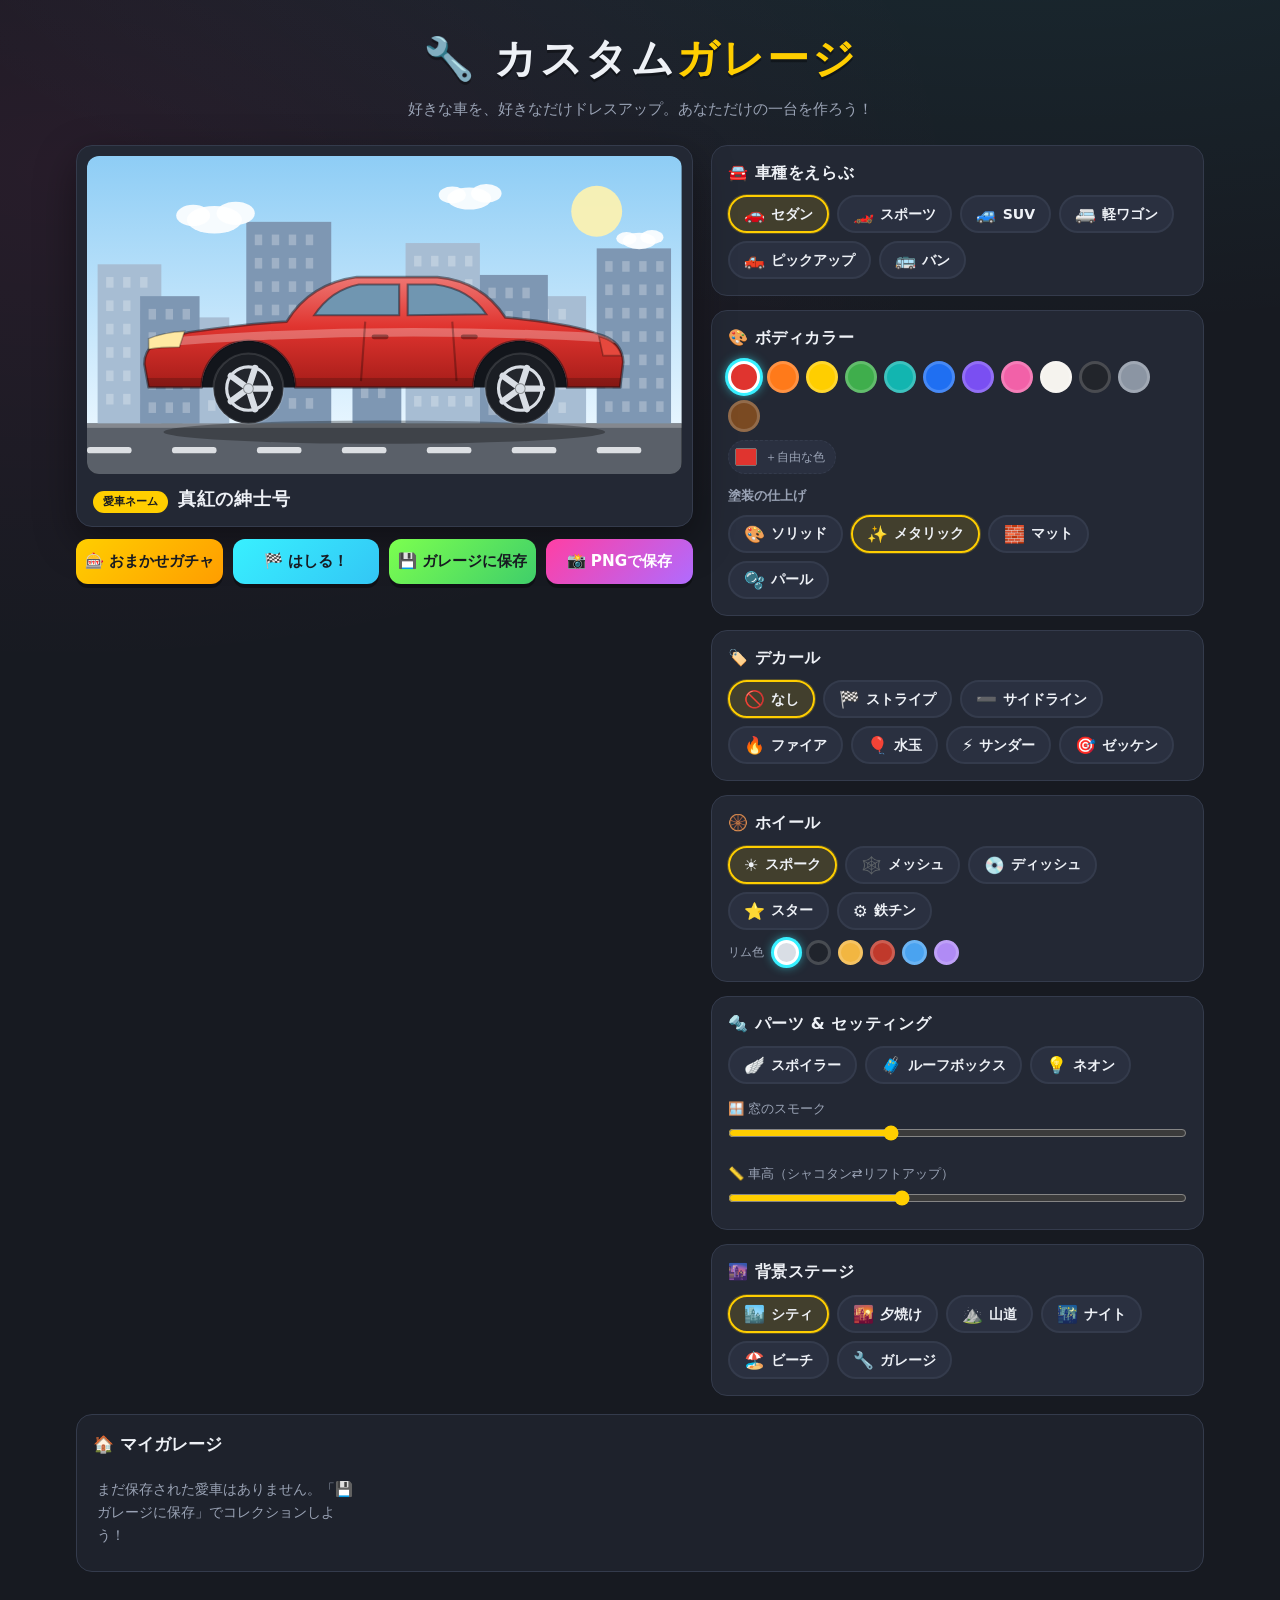
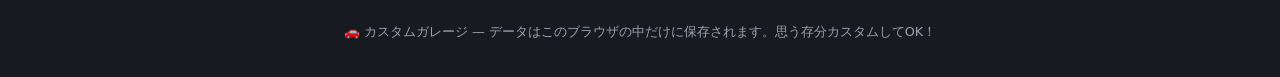
==== commit 22af3269: "Add car exterior customization site: 6 SVG cars, paint/decals/wheels/parts, drive mode, gacha, garag" ====
--- a/index.html
+++ b/index.html
@@ -3,232 +3,119 @@
 <head>
   <meta charset="UTF-8">
   <meta name="viewport" content="width=device-width, initial-scale=1.0, viewport-fit=cover">
-  <title>クックノート 🍳 — レシピ保存・献立提案・買い物メモ</title>
-  <meta name="description" content="SNSやウェブサイトのレシピを文字起こしして保存。人数とカロリーに合わせた献立提案と買い物メモ作成。">
-  <link rel="icon" href="data:image/svg+xml,<svg xmlns='http://www.w3.org/2000/svg' viewBox='0 0 100 100'><text y='.9em' font-size='90'>🍳</text></svg>">
+  <title>🚗 カスタムガレージ — 車の外装アレンジで遊ぼう！</title>
+  <meta name="description" content="いろんな車の外装を自由にアレンジして遊べるサイト。カラー・ホイール・デカール・背景を選んで、あなただけの一台を作ろう！">
+  <link rel="icon" href="data:image/svg+xml,<svg xmlns='http://www.w3.org/2000/svg' viewBox='0 0 100 100'><text y='.9em' font-size='90'>🚗</text></svg>">
   <link rel="stylesheet" href="styles.css">
 </head>
 <body>
 
-<header class="app-header">
-  <h1>🍳 クックノート</h1>
-  <p>SNS・ウェブのレシピを保存して、献立と買い物までおまかせ</p>
-</header>
+  <header class="site-header">
+    <h1>🔧 カスタム<span>ガレージ</span></h1>
+    <p class="tagline">好きな車を、好きなだけドレスアップ。あなただけの一台を作ろう！</p>
+  </header>
 
-<nav class="tabs">
-  <button data-tab="recipes" class="active"><span class="ico">📖</span>レシピ</button>
-  <button data-tab="import"><span class="ico">📥</span>取り込み</button>
-  <button data-tab="plan"><span class="ico">🍽️</span>献立提案</button>
-  <button data-tab="shopping"><span class="ico">🛒</span>買い物</button>
-</nav>
-
-<main>
-
-  <!-- ========== レシピ一覧 ========== -->
-  <section id="view-recipes" class="view active">
-    <div class="toolbar">
-      <input type="text" id="search" placeholder="🔍 料理名・材料・タグで検索">
-      <button class="btn sm" id="btn-new-recipe">＋ 手入力で追加</button>
-    </div>
-    <div class="filter-chips" id="cat-filter">
-      <button data-cat="すべて" class="on">すべて</button>
-      <button data-cat="主菜">主菜</button>
-      <button data-cat="副菜">副菜</button>
-      <button data-cat="汁物">汁物</button>
-      <button data-cat="主食">主食</button>
-      <button data-cat="デザート">デザート</button>
-    </div>
-    <p class="hint" id="recipe-count" style="margin-bottom:8px"></p>
-    <div class="recipe-grid" id="recipe-grid"></div>
-  </section>
-
-  <!-- ========== 取り込み ========== -->
-  <section id="view-import" class="view">
-    <div class="card">
-      <div class="sns-icons">▶️ 📸 🎵 🌐</div>
-      <h2 class="section" style="margin-top:0">URLから取り込む</h2>
-      <p class="hint">YouTube・Instagram・TikTokの投稿URL、またはレシピサイトのURLを貼り付けてください。</p>
-      <label class="fld">投稿・ページのURL</label>
-      <div class="row">
-        <input type="url" id="import-url" placeholder="https://www.youtube.com/watch?v=... / https://cookpad.com/...">
-        <button class="btn" id="btn-import-url" style="flex:0 0 auto">取り込む</button>
-      </div>
-      <div class="import-status" id="import-status"></div>
-      <div class="mono-note">
-        🌐 <b>ウェブサイト</b>: レシピの構造化データや本文から材料・作り方を自動抽出します。<br>
-        📱 <b>SNS</b>: 投稿情報を取得後、下の欄にキャプション・概要欄を貼り付けると自動で文字起こしします。
-      </div>
-    </div>
-
-    <div class="card">
-      <h2 class="section" style="margin-top:0">投稿文・キャプションを文字起こし</h2>
-      <p class="hint">YouTubeの概要欄、Instagram・TikTokのキャプションなど、材料や作り方が書かれたテキストを貼り付けると、自動で「材料」「作り方」に構造化します。</p>
-      <label class="fld">テキストを貼り付け</label>
-      <textarea id="import-text" rows="8" placeholder="例)
-とろとろ親子丼の作り方🐔
-
-【材料(2人分)】
-・鶏もも肉 200g
-・玉ねぎ 1/2個
-・卵 3個
-・めんつゆ 大さじ4
-・水 100ml
-
-【作り方】
-1. 鶏肉と玉ねぎを切る
-2. めんつゆと水で煮る
-3. 溶き卵を回し入れて半熟で火を止める"></textarea>
-      <div style="margin-top:10px">
-        <button class="btn" id="btn-import-text">📝 文字起こしする</button>
-      </div>
-    </div>
-  </section>
-
-  <!-- ========== 献立提案 ========== -->
-  <section id="view-plan" class="view">
-    <div class="card">
-      <h2 class="section" style="margin-top:0">🍽️ 条件を設定</h2>
-      <div class="row">
-        <div>
-          <label class="fld">人数</label>
-          <input type="number" id="plan-people" min="1" max="12" value="2">
-        </div>
-        <div>
-          <label class="fld">食数</label>
-          <select id="plan-meals">
-            <option value="1">1食分</option>
-            <option value="2">2食分</option>
-            <option value="3" selected>3食分（1日）</option>
-            <option value="6">6食分（2日）</option>
-            <option value="9">9食分（3日）</option>
-            <option value="21">21食分（1週間）</option>
-          </select>
+  <main>
+    <!-- ステージ -->
+    <section class="stage-section">
+      <div class="stage-wrap" id="stageWrap">
+        <div class="stage" id="stage" aria-live="polite"></div>
+        <div class="name-plate">
+          <span class="name-label">愛車ネーム</span>
+          <strong id="carName"></strong>
         </div>
       </div>
-      <div class="row">
-        <div>
-          <label class="fld">カロリー嗜好（1人1食あたり）</label>
-          <select id="plan-target">
-            <option value="light">🥗 控えめ（約500kcal）</option>
-            <option value="normal" selected>🍚 標準（約700kcal）</option>
-            <option value="hearty">💪 しっかり（約900kcal）</option>
-            <option value="custom">🔢 自分で指定</option>
-          </select>
+      <div class="action-bar">
+        <button type="button" id="gachaBtn" class="action-btn gacha">🎰 おまかせガチャ</button>
+        <button type="button" id="driveBtn" class="action-btn drive">🏁 はしる！</button>
+        <button type="button" id="saveBtn" class="action-btn save">💾 ガレージに保存</button>
+        <button type="button" id="pngBtn" class="action-btn png">📸 PNGで保存</button>
+      </div>
+    </section>
+
+    <!-- コントロールパネル -->
+    <section class="panel" id="controls">
+
+      <div class="panel-block">
+        <h2>🚘 車種をえらぶ</h2>
+        <div class="chip-row" id="carChips"></div>
+      </div>
+
+      <div class="panel-block">
+        <h2>🎨 ボディカラー</h2>
+        <div class="swatch-row">
+          <span id="paintSwatches" class="swatches"></span>
+          <label class="picker-label" title="好きな色を選ぶ">
+            <input type="color" id="paintPicker" value="#e0342f">
+            <span>＋自由な色</span>
+          </label>
         </div>
-        <div id="plan-custom-wrap" style="display:none">
-          <label class="fld">目標kcal</label>
-          <input type="number" id="plan-custom" min="200" max="2000" step="50" value="700">
+        <h3>塗装の仕上げ</h3>
+        <div class="chip-row" id="finishChips"></div>
+      </div>
+
+      <div class="panel-block">
+        <h2>🏷️ デカール</h2>
+        <div class="chip-row" id="decalChips"></div>
+        <div class="swatch-row" id="accentRow">
+          <span class="row-label">デカール色</span>
+          <span id="accentSwatches" class="swatches"></span>
+          <label class="picker-label" title="好きな色を選ぶ">
+            <input type="color" id="accentPicker" value="#ffffff">
+            <span>＋自由な色</span>
+          </label>
         </div>
       </div>
-      <label class="fld">ジャンルの好み（複数選択可）</label>
-      <div class="pills" id="plan-genres">
-        <label><input type="checkbox" value="和食">和食</label>
-        <label><input type="checkbox" value="洋食">洋食</label>
-        <label><input type="checkbox" value="中華">中華</label>
+
+      <div class="panel-block">
+        <h2>🛞 ホイール</h2>
+        <div class="chip-row" id="wheelChips"></div>
+        <div class="swatch-row">
+          <span class="row-label">リム色</span>
+          <span id="rimSwatches" class="swatches"></span>
+        </div>
       </div>
-      <label class="fld">こだわり</label>
-      <div class="pills" id="plan-focus">
-        <label><input type="radio" name="focus" value="" checked>おまかせ</label>
-        <label><input type="radio" name="focus" value="meat">🍖 肉多め</label>
-        <label><input type="radio" name="focus" value="fish">🐟 魚多め</label>
-        <label><input type="radio" name="focus" value="veg">🥬 野菜多め</label>
+
+      <div class="panel-block">
+        <h2>🔩 パーツ &amp; セッティング</h2>
+        <div class="chip-row">
+          <button type="button" id="spoilerBtn" class="chip toggle"><span class="chip-emoji">🪽</span>スポイラー</button>
+          <button type="button" id="roofboxBtn" class="chip toggle"><span class="chip-emoji">🧳</span>ルーフボックス</button>
+          <button type="button" id="glowBtn" class="chip toggle"><span class="chip-emoji">💡</span>ネオン</button>
+          <span id="glowSwatches" class="swatches"></span>
+        </div>
+        <div class="slider-row">
+          <label for="tintRange">🪟 窓のスモーク</label>
+          <input type="range" id="tintRange" min="0" max="100" value="35">
+        </div>
+        <div class="slider-row">
+          <label for="heightRange">📏 車高（シャコタン⇄リフトアップ）</label>
+          <input type="range" id="heightRange" min="-6" max="10" step="2" value="0">
+        </div>
       </div>
-      <label class="fld" style="display:flex;align-items:center;gap:8px;cursor:pointer">
-        <input type="checkbox" id="plan-rice" checked style="width:18px;height:18px;accent-color:var(--accent)">
-        白ご飯を献立に含める（約252kcal/人）
-      </label>
-      <div style="margin-top:14px">
-        <button class="btn" id="btn-generate-plan" style="width:100%">✨ 献立を提案してもらう</button>
+
+      <div class="panel-block">
+        <h2>🌆 背景ステージ</h2>
+        <div class="chip-row" id="sceneChips"></div>
       </div>
-    </div>
-    <div id="plan-result"></div>
-  </section>
 
-  <!-- ========== 買い物リスト ========== -->
-  <section id="view-shopping" class="view">
-    <div class="card">
-      <h2 class="section" style="margin-top:0">🛒 買い物メモ <span class="hint" id="shop-count"></span></h2>
-      <div class="row">
-        <input type="text" id="shop-name" placeholder="品名（例: 牛乳）" style="flex:2">
-        <input type="text" id="shop-qty" placeholder="数量（例: 1本）">
-        <button class="btn sm" id="btn-shop-add" style="flex:0 0 auto">追加</button>
-      </div>
-      <div class="toolbar" style="margin:12px 0 0">
-        <button class="btn sm ghost" id="btn-shop-copy">📋 メモをコピー</button>
-        <button class="btn sm gray" id="btn-shop-clear-done">チェック済みを削除</button>
-        <button class="btn sm danger" id="btn-shop-clear">全削除</button>
-      </div>
-    </div>
-    <div id="shop-list"></div>
-  </section>
+    </section>
 
-</main>
+    <!-- ギャラリー -->
+    <section class="gallery-section">
+      <h2>🏠 マイガレージ <span id="galleryCount" class="count"></span></h2>
+      <div class="gallery" id="gallery"></div>
+    </section>
+  </main>
 
-<!-- レシピ詳細モーダル -->
-<div class="modal-back" id="modal-detail">
-  <div class="modal">
-    <button class="close-x">✕</button>
-    <div id="detail-body"></div>
-  </div>
-</div>
+  <footer class="site-footer">
+    <p>🚗 カスタムガレージ — データはこのブラウザの中だけに保存されます。思う存分カスタムしてOK！</p>
+  </footer>
 
-<!-- エディタモーダル -->
-<div class="modal-back" id="modal-editor">
-  <div class="modal">
-    <button class="close-x">✕</button>
-    <h3 id="editor-title">レシピを編集</h3>
-    <input type="hidden" id="e-id">
-    <label class="fld">料理名 *</label>
-    <input type="text" id="e-title" placeholder="例: 鶏の照り焼き">
-    <div class="row">
-      <div>
-        <label class="fld">カテゴリ</label>
-        <select id="e-cat">
-          <option>主菜</option><option>副菜</option><option>汁物</option>
-          <option>主食</option><option>デザート</option><option>その他</option>
-        </select>
-      </div>
-      <div>
-        <label class="fld">ジャンル</label>
-        <select id="e-genre">
-          <option>和食</option><option>洋食</option><option>中華</option><option>その他</option>
-        </select>
-      </div>
-      <div>
-        <label class="fld">何人分</label>
-        <input type="number" id="e-serv" min="1" max="20" value="2">
-      </div>
-    </div>
-    <label class="fld">材料（1行に1つ「名前 分量」。グループは【タレ】のように）</label>
-    <textarea id="e-ings" rows="8" placeholder="鶏もも肉 1枚&#10;醤油 大さじ2&#10;みりん 大さじ2"></textarea>
-    <label class="fld">作り方（1行に1手順）</label>
-    <textarea id="e-steps" rows="6" placeholder="鶏肉を一口大に切る&#10;フライパンで焼く"></textarea>
-    <label class="fld">タグ（カンマ区切り）</label>
-    <input type="text" id="e-tags" placeholder="時短, お弁当">
-    <label class="fld">メモ</label>
-    <textarea id="e-notes" rows="2" placeholder="コツや感想など"></textarea>
-    <div class="row">
-      <div style="flex:2">
-        <label class="fld">元URL</label>
-        <input type="url" id="e-url">
-      </div>
-      <div>
-        <label class="fld">取り込み元</label>
-        <input type="text" id="e-source">
-      </div>
-    </div>
-    <label class="fld">画像URL</label>
-    <input type="url" id="e-image" placeholder="https://...jpg（任意）">
-    <div style="margin-top:16px">
-      <button class="btn" id="editor-save" style="width:100%">💾 保存する</button>
-    </div>
-  </div>
-</div>
+  <div id="toast" class="toast" role="status"></div>
 
-<div id="toast"></div>
-
-<script src="data.js"></script>
-<script src="parser.js"></script>
-<script src="app.js"></script>
+  <script src="cars.js"></script>
+  <script src="scenes.js"></script>
+  <script src="app.js"></script>
 </body>
 </html>
--- a/styles.css
+++ b/styles.css
@@ -1,316 +1,336 @@
+/* =========================================================
+ * styles.css — カスタムガレージ
+ * ガレージ風ダークテーマ × ポップなネオンアクセント
+ * ======================================================= */
+
 :root {
-  --bg: #faf6f0;
-  --card: #ffffff;
-  --ink: #33302b;
-  --sub: #8a8378;
-  --line: #e8e1d6;
-  --accent: #e8590c;
-  --accent-soft: #fdf0e7;
-  --green: #2f9e44;
-  --green-soft: #ebfbee;
-  --blue: #1971c2;
-  --blue-soft: #e7f5ff;
-  --purple: #862e9c;
-  --purple-soft: #f8f0fc;
-  --radius: 14px;
-  --shadow: 0 1px 3px rgba(60, 45, 30, 0.08), 0 4px 14px rgba(60, 45, 30, 0.06);
-}
-
-* { margin: 0; padding: 0; box-sizing: border-box; }
+  --bg: #171a21;
+  --bg2: #1e222c;
+  --card: #232834;
+  --card2: #2a3040;
+  --ink: #eef1f6;
+  --sub: #9aa3b5;
+  --line: #343b4c;
+  --accent: #ffce00;
+  --accent2: #38f0ff;
+  --pink: #ff3fa4;
+  --radius: 16px;
+}
+
+* { box-sizing: border-box; margin: 0; padding: 0; }
 
 body {
-  font-family: "Hiragino Kaku Gothic ProN", "Hiragino Sans", "Noto Sans JP", "Yu Gothic", Meiryo, sans-serif;
-  background: var(--bg);
+  font-family: "Hiragino Kaku Gothic ProN", "Hiragino Sans", "Noto Sans JP", Meiryo, system-ui, sans-serif;
+  background:
+    radial-gradient(1200px 500px at 80% -10%, rgba(56, 240, 255, .08), transparent),
+    radial-gradient(900px 500px at 5% 10%, rgba(255, 63, 164, .07), transparent),
+    var(--bg);
   color: var(--ink);
   line-height: 1.6;
-  padding-bottom: 80px;
-}
-
-header.app-header {
-  background: linear-gradient(135deg, #e8590c, #f08c00);
-  color: #fff;
-  padding: 18px 20px 14px;
-  position: sticky;
-  top: 0;
-  z-index: 50;
-  box-shadow: var(--shadow);
-}
-header.app-header h1 { font-size: 1.25rem; letter-spacing: 0.02em; }
-header.app-header p { font-size: 0.78rem; opacity: 0.9; }
-
-main { max-width: 860px; margin: 0 auto; padding: 18px 14px; }
-
-/* ---- tabs ---- */
-nav.tabs {
-  position: fixed;
-  bottom: 0; left: 0; right: 0;
-  display: flex;
-  background: #fff;
-  border-top: 1px solid var(--line);
-  z-index: 60;
-  padding-bottom: env(safe-area-inset-bottom);
-}
-nav.tabs button {
-  flex: 1;
-  border: none;
-  background: none;
-  padding: 9px 2px 8px;
-  font-size: 0.68rem;
-  color: var(--sub);
-  cursor: pointer;
-  font-family: inherit;
-}
-nav.tabs button .ico { display: block; font-size: 1.35rem; line-height: 1.3; }
-nav.tabs button.active { color: var(--accent); font-weight: 700; }
-
-@media (min-width: 720px) {
-  nav.tabs {
-    position: sticky;
-    top: 0;
-    bottom: auto;
-    max-width: 860px;
-    margin: 0 auto;
-    border: 1px solid var(--line);
-    border-radius: 0 0 var(--radius) var(--radius);
-  }
-  body { padding-bottom: 20px; }
-}
-
-.view { display: none; }
-.view.active { display: block; }
-
-h2.section { font-size: 1.05rem; margin: 14px 0 10px; display: flex; align-items: center; gap: 8px; }
-.hint { font-size: 0.78rem; color: var(--sub); }
-
-/* ---- cards ---- */
-.card {
+  min-height: 100vh;
+}
+
+/* ---------- ヘッダー ---------- */
+.site-header {
+  text-align: center;
+  padding: 26px 16px 10px;
+}
+.site-header h1 {
+  font-size: clamp(1.7rem, 4.5vw, 2.6rem);
+  letter-spacing: .06em;
+  text-shadow: 0 3px 0 rgba(0, 0, 0, .35);
+}
+.site-header h1 span { color: var(--accent); }
+.tagline { color: var(--sub); font-size: .95rem; margin-top: 4px; }
+
+/* ---------- レイアウト ---------- */
+main {
+  max-width: 1160px;
+  margin: 0 auto;
+  padding: 14px 16px 40px;
+  display: grid;
+  grid-template-columns: minmax(0, 1.25fr) minmax(320px, 1fr);
+  gap: 18px;
+  align-items: start;
+}
+.stage-section { position: sticky; top: 14px; }
+.gallery-section { grid-column: 1 / -1; }
+
+@media (max-width: 900px) {
+  main { grid-template-columns: 1fr; }
+  .stage-section { position: static; }
+}
+
+/* ---------- ステージ ---------- */
+.stage-wrap {
   background: var(--card);
   border: 1px solid var(--line);
   border-radius: var(--radius);
-  box-shadow: var(--shadow);
-  padding: 16px;
-  margin-bottom: 14px;
-}
-
-.recipe-grid { display: grid; grid-template-columns: repeat(auto-fill, minmax(240px, 1fr)); gap: 12px; }
-.recipe-card {
+  padding: 10px;
+  box-shadow: 0 14px 40px rgba(0, 0, 0, .4);
+}
+.stage {
+  border-radius: 12px;
+  overflow: hidden;
+  aspect-ratio: 560 / 300;
+  background: #0d0f14;
+}
+.stage svg { display: block; }
+
+.stage-wrap.shake { animation: shake .45s ease; }
+@keyframes shake {
+  0%, 100% { transform: rotate(0); }
+  20% { transform: rotate(-1.2deg) scale(.99); }
+  45% { transform: rotate(1.1deg); }
+  70% { transform: rotate(-.6deg) scale(1.01); }
+}
+
+.name-plate {
+  display: flex;
+  align-items: baseline;
+  gap: 10px;
+  padding: 10px 6px 2px;
+}
+.name-label {
+  font-size: .7rem;
+  color: var(--bg);
+  background: var(--accent);
+  border-radius: 999px;
+  padding: 2px 10px;
+  font-weight: 700;
+  white-space: nowrap;
+}
+.name-plate strong { font-size: 1.15rem; letter-spacing: .04em; }
+
+/* ---------- アクションバー ---------- */
+.action-bar {
+  display: grid;
+  grid-template-columns: repeat(auto-fit, minmax(140px, 1fr));
+  gap: 10px;
+  margin-top: 12px;
+}
+.action-btn {
+  border: none;
+  border-radius: 12px;
+  padding: 12px 8px;
+  font-size: .95rem;
+  font-weight: 700;
+  font-family: inherit;
+  cursor: pointer;
+  color: #171a21;
+  box-shadow: 0 4px 0 rgba(0, 0, 0, .35);
+  transition: transform .08s, filter .15s;
+}
+.action-btn:hover { filter: brightness(1.08); }
+.action-btn:active { transform: translateY(3px); box-shadow: 0 1px 0 rgba(0, 0, 0, .35); }
+.action-btn.gacha { background: linear-gradient(135deg, #ffce00, #ff9d00); }
+.action-btn.drive { background: linear-gradient(135deg, #38f0ff, #33c6f5); }
+.action-btn.drive.on { background: linear-gradient(135deg, #ff6d6d, #ff4141); color: #fff; }
+.action-btn.save { background: linear-gradient(135deg, #7cff4f, #3fce6a); }
+.action-btn.png { background: linear-gradient(135deg, #ff3fa4, #b06bff); color: #fff; }
+
+/* ---------- パネル ---------- */
+.panel { display: flex; flex-direction: column; gap: 14px; }
+
+.panel-block {
   background: var(--card);
   border: 1px solid var(--line);
   border-radius: var(--radius);
-  box-shadow: var(--shadow);
-  padding: 14px;
-  cursor: pointer;
-  transition: transform 0.12s ease, box-shadow 0.12s ease;
+  padding: 14px 16px 16px;
+}
+.panel-block h2 {
+  font-size: 1rem;
+  margin-bottom: 10px;
+  letter-spacing: .04em;
+}
+.panel-block h3 {
+  font-size: .8rem;
+  color: var(--sub);
+  margin: 12px 0 8px;
+}
+
+.chip-row {
   display: flex;
-  flex-direction: column;
+  flex-wrap: wrap;
+  gap: 8px;
+  align-items: center;
+}
+.chip {
+  display: inline-flex;
+  align-items: center;
   gap: 6px;
-}
-.recipe-card:hover { transform: translateY(-2px); box-shadow: 0 6px 20px rgba(60,45,30,0.12); }
-.recipe-card h3 { font-size: 0.95rem; line-height: 1.4; }
-.recipe-card .thumb {
-  width: 100%; height: 120px; object-fit: cover;
-  border-radius: 8px; background: var(--accent-soft);
-}
-.recipe-card .meta { display: flex; flex-wrap: wrap; gap: 6px; align-items: center; }
-.recipe-card .kcal { margin-left: auto; font-size: 0.75rem; color: var(--sub); }
-
-.chip {
-  display: inline-block;
-  font-size: 0.68rem;
-  padding: 2px 9px;
-  border-radius: 999px;
-  background: var(--accent-soft);
-  color: var(--accent);
+  background: var(--card2);
+  color: var(--ink);
+  border: 2px solid var(--line);
+  border-radius: 999px;
+  padding: 7px 14px;
+  font-size: .88rem;
+  font-family: inherit;
   font-weight: 600;
+  cursor: pointer;
+  transition: border-color .15s, background .15s, transform .08s;
+}
+.chip:hover { border-color: var(--accent2); transform: translateY(-1px); }
+.chip.active, .chip.on {
+  border-color: var(--accent);
+  background: rgba(255, 206, 0, .14);
+  box-shadow: 0 0 0 1px rgba(255, 206, 0, .25);
+}
+.chip-emoji { font-size: 1.05rem; }
+
+/* ---------- スウォッチ ---------- */
+.swatch-row {
+  display: flex;
+  flex-wrap: wrap;
+  align-items: center;
+  gap: 8px;
+  margin-top: 10px;
+}
+.row-label { font-size: .78rem; color: var(--sub); margin-right: 2px; }
+.swatches { display: inline-flex; flex-wrap: wrap; gap: 7px; }
+.swatch {
+  width: 32px;
+  height: 32px;
+  border-radius: 50%;
+  border: 3px solid rgba(255, 255, 255, .18);
+  background: var(--c);
+  cursor: pointer;
+  transition: transform .1s, border-color .15s;
+}
+.swatch.small { width: 25px; height: 25px; }
+.swatch:hover { transform: scale(1.14); }
+.swatch.active {
+  border-color: #fff;
+  box-shadow: 0 0 0 3px var(--accent2), 0 0 12px var(--accent2);
+}
+
+.picker-label {
+  display: inline-flex;
+  align-items: center;
+  gap: 6px;
+  font-size: .78rem;
+  color: var(--sub);
+  cursor: pointer;
+  background: var(--card2);
+  border: 1px dashed var(--line);
+  border-radius: 999px;
+  padding: 3px 10px 3px 4px;
+}
+.picker-label input[type="color"] {
+  width: 26px;
+  height: 26px;
+  border: none;
+  border-radius: 50%;
+  padding: 0;
+  background: none;
+  cursor: pointer;
+}
+
+/* ---------- スライダー ---------- */
+.slider-row { margin-top: 14px; }
+.slider-row label {
+  display: block;
+  font-size: .82rem;
+  color: var(--sub);
+  margin-bottom: 4px;
+}
+.slider-row input[type="range"] {
+  width: 100%;
+  accent-color: var(--accent);
+  cursor: pointer;
+}
+
+/* ---------- ギャラリー ---------- */
+.gallery-section {
+  background: var(--bg2);
+  border: 1px solid var(--line);
+  border-radius: var(--radius);
+  padding: 16px;
+}
+.gallery-section h2 { font-size: 1.05rem; margin-bottom: 12px; }
+.count {
+  font-size: .75rem;
+  color: var(--bg);
+  background: var(--accent2);
+  border-radius: 999px;
+  padding: 2px 10px;
+  vertical-align: middle;
+  font-weight: 700;
+}
+.gallery {
+  display: grid;
+  grid-template-columns: repeat(auto-fill, minmax(210px, 1fr));
+  gap: 12px;
+}
+.empty { color: var(--sub); font-size: .9rem; padding: 8px 4px; }
+
+.garage-card {
+  background: var(--card);
+  border: 1px solid var(--line);
+  border-radius: 12px;
+  overflow: hidden;
+  transition: transform .12s, box-shadow .12s;
+}
+.garage-card:hover {
+  transform: translateY(-3px);
+  box-shadow: 0 10px 24px rgba(0, 0, 0, .35);
+}
+.thumb { aspect-ratio: 560 / 300; }
+.thumb svg { display: block; }
+.garage-meta {
+  display: flex;
+  justify-content: space-between;
+  align-items: center;
+  gap: 6px;
+  padding: 8px 10px;
+}
+.garage-name {
+  font-size: .8rem;
+  font-weight: 700;
+  overflow: hidden;
+  text-overflow: ellipsis;
   white-space: nowrap;
 }
-.chip.cat-主菜 { background: var(--accent-soft); color: var(--accent); }
-.chip.cat-副菜 { background: var(--green-soft); color: var(--green); }
-.chip.cat-汁物 { background: var(--blue-soft); color: var(--blue); }
-.chip.cat-主食 { background: var(--purple-soft); color: var(--purple); }
-.chip.cat-デザート, .chip.cat-その他 { background: #f1f3f5; color: #495057; }
-.chip.tag { background: #f1f3f5; color: #666; font-weight: 500; }
-.chip.src { background: #fff0f6; color: #c2255c; }
-
-/* ---- forms ---- */
-input[type="text"], input[type="url"], input[type="number"], textarea, select {
-  width: 100%;
-  border: 1px solid var(--line);
-  border-radius: 10px;
-  padding: 10px 12px;
-  font-size: 0.9rem;
+.garage-actions { display: inline-flex; gap: 6px; flex-shrink: 0; }
+.mini-btn {
+  border: none;
+  border-radius: 8px;
   font-family: inherit;
-  background: #fff;
-  color: var(--ink);
-}
-input:focus, textarea:focus, select:focus { outline: 2px solid #ffd8a8; border-color: var(--accent); }
-textarea { resize: vertical; min-height: 90px; }
-label.fld { display: block; font-size: 0.78rem; font-weight: 700; color: #5f594f; margin: 12px 0 4px; }
-label.fld:first-child { margin-top: 0; }
-
-.row { display: flex; gap: 10px; flex-wrap: wrap; }
-.row > * { flex: 1; min-width: 120px; }
-
-button.btn {
-  border: none;
-  border-radius: 10px;
-  padding: 10px 18px;
-  font-size: 0.9rem;
-  font-weight: 700;
-  cursor: pointer;
-  font-family: inherit;
-  background: var(--accent);
-  color: #fff;
-  transition: opacity 0.15s;
-}
-button.btn:hover { opacity: 0.88; }
-button.btn:disabled { opacity: 0.45; cursor: default; }
-button.btn.ghost { background: #fff; color: var(--accent); border: 1.5px solid var(--accent); }
-button.btn.gray { background: #f1f3f5; color: #495057; }
-button.btn.green { background: var(--green); }
-button.btn.sm { padding: 6px 12px; font-size: 0.78rem; border-radius: 8px; }
-button.btn.danger { background: #fff5f5; color: #e03131; border: 1px solid #ffc9c9; }
-
-.toolbar { display: flex; gap: 8px; flex-wrap: wrap; margin-bottom: 12px; align-items: center; }
-.toolbar input[type="text"] { flex: 1; min-width: 160px; width: auto; }
-.toolbar select { width: auto; }
-
-.filter-chips { display: flex; gap: 6px; flex-wrap: wrap; margin-bottom: 12px; }
-.filter-chips button {
-  border: 1px solid var(--line);
-  background: #fff;
-  border-radius: 999px;
-  padding: 4px 13px;
-  font-size: 0.75rem;
-  cursor: pointer;
-  font-family: inherit;
+  font-size: .75rem;
+  font-weight: 700;
+  padding: 4px 10px;
+  cursor: pointer;
+  background: var(--accent2);
+  color: #12222a;
+}
+.mini-btn.del { background: var(--card2); color: var(--sub); }
+.mini-btn:hover { filter: brightness(1.12); }
+
+/* ---------- フッター・トースト ---------- */
+.site-footer {
+  text-align: center;
   color: var(--sub);
-}
-.filter-chips button.on { background: var(--accent); border-color: var(--accent); color: #fff; font-weight: 700; }
-
-/* checkbox pills */
-.pills { display: flex; gap: 8px; flex-wrap: wrap; }
-.pills label {
-  border: 1px solid var(--line);
-  border-radius: 999px;
-  padding: 6px 14px;
-  font-size: 0.8rem;
-  cursor: pointer;
-  background: #fff;
-  user-select: none;
-}
-.pills input { display: none; }
-.pills label:has(input:checked) { background: var(--accent); border-color: var(--accent); color: #fff; font-weight: 700; }
-
-/* ---- import ---- */
-.platform-badge { font-size: 0.75rem; font-weight: 700; margin-left: 6px; }
-.import-status { font-size: 0.8rem; margin-top: 8px; color: var(--sub); white-space: pre-wrap; }
-.import-status.err { color: #e03131; }
-.import-status.ok { color: var(--green); }
-
-.sns-icons { display: flex; gap: 10px; font-size: 1.3rem; margin-bottom: 6px; }
-
-/* ---- modal ---- */
-.modal-back {
-  position: fixed; inset: 0;
-  background: rgba(30, 25, 18, 0.5);
-  z-index: 100;
-  display: none;
-  align-items: flex-start;
-  justify-content: center;
-  padding: 20px 12px;
-  overflow-y: auto;
-}
-.modal-back.open { display: flex; }
-.modal {
-  background: #fff;
-  border-radius: var(--radius);
-  max-width: 640px;
-  width: 100%;
-  padding: 20px;
-  margin: 20px 0 60px;
-  position: relative;
-}
-.modal h3 { font-size: 1.1rem; margin-bottom: 4px; padding-right: 36px; }
-.modal .close-x {
-  position: absolute; top: 12px; right: 12px;
-  border: none; background: #f1f3f5; border-radius: 50%;
-  width: 32px; height: 32px; font-size: 1rem; cursor: pointer; color: #555;
-}
-
-.detail-thumb { width: 100%; max-height: 240px; object-fit: cover; border-radius: 10px; margin: 10px 0; }
-.ing-table { width: 100%; border-collapse: collapse; margin: 8px 0; }
-.ing-table td { padding: 6px 4px; border-bottom: 1px dashed var(--line); font-size: 0.88rem; }
-.ing-table td.qty { text-align: right; color: #5f594f; white-space: nowrap; }
-.ing-table tr.grp td { font-weight: 700; color: var(--accent); border-bottom: none; padding-top: 12px; font-size: 0.8rem; }
-.steps-list { padding-left: 0; list-style: none; counter-reset: st; }
-.steps-list li {
-  counter-increment: st;
-  display: flex; gap: 10px;
-  padding: 8px 0;
-  border-bottom: 1px dashed var(--line);
-  font-size: 0.88rem;
-}
-.steps-list li::before {
-  content: counter(st);
-  flex: 0 0 24px; height: 24px;
-  background: var(--accent-soft); color: var(--accent);
-  border-radius: 50%;
-  display: inline-flex; align-items: center; justify-content: center;
-  font-weight: 700; font-size: 0.8rem;
-}
-
-.serv-ctrl { display: inline-flex; align-items: center; gap: 10px; background: var(--accent-soft); border-radius: 999px; padding: 4px 8px; }
-.serv-ctrl button {
-  width: 26px; height: 26px; border-radius: 50%;
-  border: none; background: #fff; color: var(--accent);
-  font-weight: 700; cursor: pointer; font-size: 1rem; line-height: 1;
-}
-.serv-ctrl span { font-size: 0.85rem; font-weight: 700; color: var(--accent); }
-
-/* ---- menu plan ---- */
-.meal-card { border: 1px solid var(--line); border-radius: var(--radius); background: #fff; padding: 14px; margin-bottom: 12px; box-shadow: var(--shadow); }
-.meal-card .meal-head { display: flex; align-items: center; gap: 8px; margin-bottom: 8px; }
-.meal-card .meal-head h3 { font-size: 0.95rem; }
-.meal-card .meal-head .kcal-badge { margin-left: auto; }
-.kcal-badge { font-size: 0.75rem; font-weight: 700; background: var(--green-soft); color: var(--green); border-radius: 999px; padding: 3px 10px; white-space: nowrap; }
-.kcal-badge.over { background: #fff5f5; color: #e03131; }
-.dish-row {
-  display: flex; align-items: center; gap: 8px;
-  padding: 7px 0; border-bottom: 1px dashed var(--line);
-  font-size: 0.88rem; cursor: pointer;
-}
-.dish-row:last-of-type { border-bottom: none; }
-.dish-row .d-kcal { margin-left: auto; font-size: 0.75rem; color: var(--sub); white-space: nowrap; }
-
-/* ---- shopping ---- */
-.shop-cat { font-size: 0.8rem; font-weight: 700; color: var(--accent); margin: 14px 0 4px; }
-.shop-item {
-  display: flex; align-items: center; gap: 10px;
-  background: #fff; border: 1px solid var(--line); border-radius: 10px;
-  padding: 9px 12px; margin-bottom: 6px; font-size: 0.9rem;
-}
-.shop-item input[type="checkbox"] { width: 19px; height: 19px; accent-color: var(--green); flex: none; }
-.shop-item.done { opacity: 0.45; }
-.shop-item.done .s-name { text-decoration: line-through; }
-.shop-item .s-qty { margin-left: auto; color: #5f594f; font-size: 0.82rem; white-space: nowrap; }
-.shop-item .s-del { border: none; background: none; color: #ced4da; cursor: pointer; font-size: 1rem; padding: 0 2px; }
-.shop-item .s-del:hover { color: #e03131; }
-
-.empty {
-  text-align: center; color: var(--sub); padding: 40px 10px; font-size: 0.88rem;
-  border: 2px dashed var(--line); border-radius: var(--radius); margin-top: 10px;
-}
-.empty .big { font-size: 2.2rem; display: block; margin-bottom: 6px; }
-
-/* toast */
-#toast {
-  position: fixed; left: 50%; bottom: 76px; transform: translateX(-50%) translateY(20px);
-  background: #33302b; color: #fff; padding: 10px 20px; border-radius: 999px;
-  font-size: 0.85rem; opacity: 0; pointer-events: none; transition: all 0.25s; z-index: 200;
-  max-width: 90vw; text-align: center;
-}
-#toast.show { opacity: 1; transform: translateX(-50%) translateY(0); }
-
-.mono-note { font-size: 0.75rem; color: var(--sub); background: #f8f5f0; border-radius: 8px; padding: 8px 10px; margin-top: 8px; }
-a { color: var(--blue); word-break: break-all; }
+  font-size: .8rem;
+  padding: 10px 16px 34px;
+}
+
+.toast {
+  position: fixed;
+  left: 50%;
+  bottom: 26px;
+  transform: translate(-50%, 20px);
+  background: #f4f6fa;
+  color: #1b1f28;
+  font-weight: 700;
+  font-size: .88rem;
+  padding: 11px 22px;
+  border-radius: 999px;
+  box-shadow: 0 10px 30px rgba(0, 0, 0, .45);
+  opacity: 0;
+  pointer-events: none;
+  transition: opacity .25s, transform .25s;
+  max-width: min(92vw, 480px);
+  text-align: center;
+  z-index: 50;
+}
+.toast.show { opacity: 1; transform: translate(-50%, 0); }
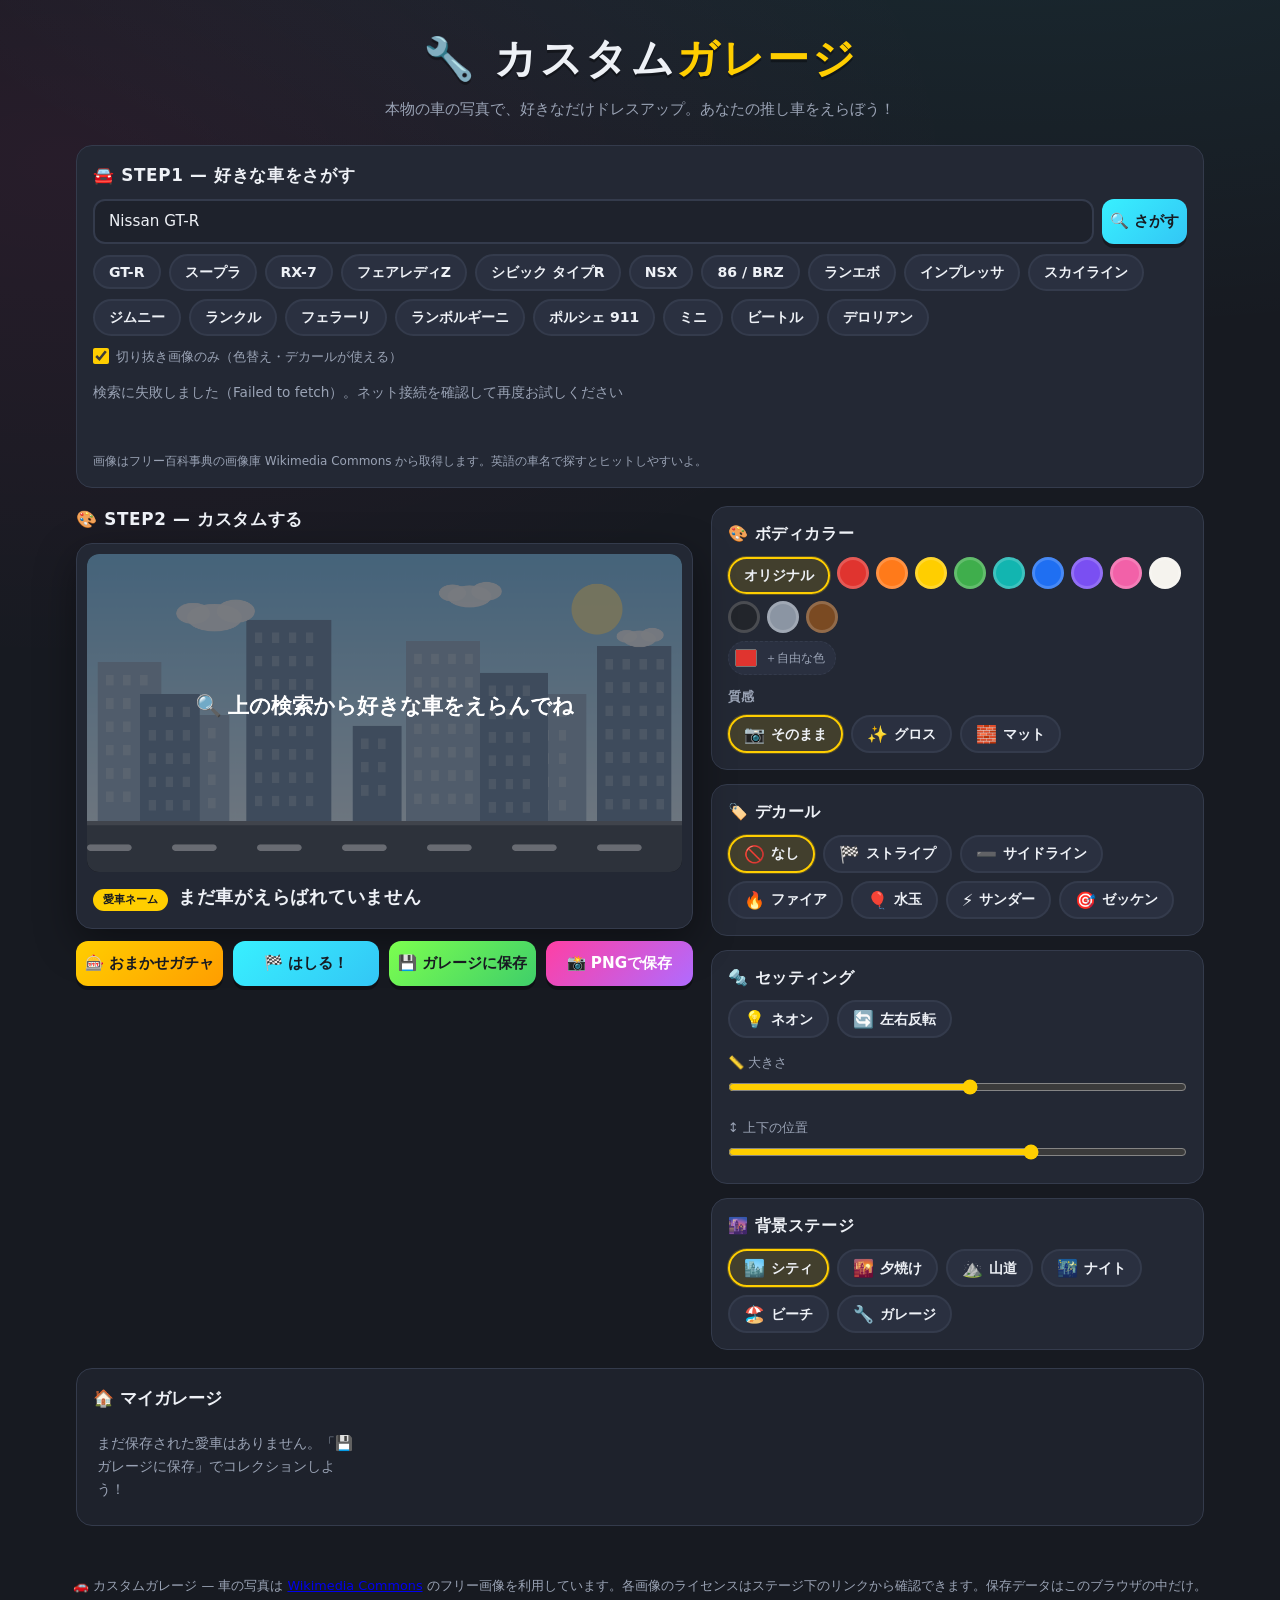
==== commit 9abea9e7: "Rebuild as real-photo car customizer with Wikimedia Commons search Replace the SVG illustration cars" ====
--- a/index.html
+++ b/index.html
@@ -3,8 +3,8 @@
 <head>
   <meta charset="UTF-8">
   <meta name="viewport" content="width=device-width, initial-scale=1.0, viewport-fit=cover">
-  <title>🚗 カスタムガレージ — 車の外装アレンジで遊ぼう！</title>
-  <meta name="description" content="いろんな車の外装を自由にアレンジして遊べるサイト。カラー・ホイール・デカール・背景を選んで、あなただけの一台を作ろう！">
+  <title>🚗 カスタムガレージ — 実車写真でドレスアップ！</title>
+  <meta name="description" content="好きな実在の車を検索して選び、色替え・デカール・背景で自由にアレンジして遊べるサイト。">
   <link rel="icon" href="data:image/svg+xml,<svg xmlns='http://www.w3.org/2000/svg' viewBox='0 0 100 100'><text y='.9em' font-size='90'>🚗</text></svg>">
   <link rel="stylesheet" href="styles.css">
 </head>
@@ -12,18 +12,38 @@
 
   <header class="site-header">
     <h1>🔧 カスタム<span>ガレージ</span></h1>
-    <p class="tagline">好きな車を、好きなだけドレスアップ。あなただけの一台を作ろう！</p>
+    <p class="tagline">本物の車の写真で、好きなだけドレスアップ。あなたの推し車をえらぼう！</p>
   </header>
 
   <main>
-    <!-- ステージ -->
+    <!-- 1. 車えらび -->
+    <section class="picker-section" id="picker">
+      <h2>🚘 STEP1 — 好きな車をさがす</h2>
+      <form id="searchForm" class="search-form">
+        <input type="search" id="searchInput" placeholder="車名で検索（例: Nissan GT-R / Toyota Supra）" autocomplete="off">
+        <button type="submit" class="action-btn search-btn">🔍 さがす</button>
+      </form>
+      <div class="chip-row" id="quickChips"></div>
+      <label class="png-toggle">
+        <input type="checkbox" id="pngOnly" checked>
+        切り抜き画像のみ（色替え・デカールが使える）
+      </label>
+      <div class="results" id="results">
+        <p class="hint">🔍 さがしています…</p>
+      </div>
+      <p class="hint small">画像はフリー百科事典の画像庫 Wikimedia Commons から取得します。英語の車名で探すとヒットしやすいよ。</p>
+    </section>
+
+    <!-- 2. ステージ -->
     <section class="stage-section">
+      <h2>🎨 STEP2 — カスタムする</h2>
       <div class="stage-wrap" id="stageWrap">
-        <div class="stage" id="stage" aria-live="polite"></div>
+        <canvas class="stage" id="stage" width="1120" height="600"></canvas>
         <div class="name-plate">
           <span class="name-label">愛車ネーム</span>
-          <strong id="carName"></strong>
+          <strong id="carName">まだ車がえらばれていません</strong>
         </div>
+        <p class="credit" id="credit"></p>
       </div>
       <div class="action-bar">
         <button type="button" id="gachaBtn" class="action-btn gacha">🎰 おまかせガチャ</button>
@@ -33,15 +53,10 @@
       </div>
     </section>
 
-    <!-- コントロールパネル -->
+    <!-- 3. コントロールパネル -->
     <section class="panel" id="controls">
 
-      <div class="panel-block">
-        <h2>🚘 車種をえらぶ</h2>
-        <div class="chip-row" id="carChips"></div>
-      </div>
-
-      <div class="panel-block">
+      <div class="panel-block" id="paintBlock">
         <h2>🎨 ボディカラー</h2>
         <div class="swatch-row">
           <span id="paintSwatches" class="swatches"></span>
@@ -50,11 +65,15 @@
             <span>＋自由な色</span>
           </label>
         </div>
-        <h3>塗装の仕上げ</h3>
+        <div class="slider-row" id="strengthRow">
+          <label for="strengthRange">🖌️ 色のこさ</label>
+          <input type="range" id="strengthRange" min="30" max="100" value="85">
+        </div>
+        <h3>質感</h3>
         <div class="chip-row" id="finishChips"></div>
       </div>
 
-      <div class="panel-block">
+      <div class="panel-block" id="decalBlock">
         <h2>🏷️ デカール</h2>
         <div class="chip-row" id="decalChips"></div>
         <div class="swatch-row" id="accentRow">
@@ -67,41 +86,31 @@
         </div>
       </div>
 
-      <div class="panel-block">
-        <h2>🛞 ホイール</h2>
-        <div class="chip-row" id="wheelChips"></div>
-        <div class="swatch-row">
-          <span class="row-label">リム色</span>
-          <span id="rimSwatches" class="swatches"></span>
+      <div class="panel-block" id="partsBlock">
+        <h2>🔩 セッティング</h2>
+        <div class="chip-row">
+          <button type="button" id="neonBtn" class="chip toggle"><span class="chip-emoji">💡</span>ネオン</button>
+          <span id="glowSwatches" class="swatches"></span>
+          <button type="button" id="flipBtn" class="chip toggle"><span class="chip-emoji">🔄</span>左右反転</button>
+        </div>
+        <div class="slider-row">
+          <label for="scaleRange">📏 大きさ</label>
+          <input type="range" id="scaleRange" min="55" max="140" value="100">
+        </div>
+        <div class="slider-row">
+          <label for="liftRange">↕️ 上下の位置</label>
+          <input type="range" id="liftRange" min="-40" max="20" value="0">
         </div>
       </div>
 
-      <div class="panel-block">
-        <h2>🔩 パーツ &amp; セッティング</h2>
-        <div class="chip-row">
-          <button type="button" id="spoilerBtn" class="chip toggle"><span class="chip-emoji">🪽</span>スポイラー</button>
-          <button type="button" id="roofboxBtn" class="chip toggle"><span class="chip-emoji">🧳</span>ルーフボックス</button>
-          <button type="button" id="glowBtn" class="chip toggle"><span class="chip-emoji">💡</span>ネオン</button>
-          <span id="glowSwatches" class="swatches"></span>
-        </div>
-        <div class="slider-row">
-          <label for="tintRange">🪟 窓のスモーク</label>
-          <input type="range" id="tintRange" min="0" max="100" value="35">
-        </div>
-        <div class="slider-row">
-          <label for="heightRange">📏 車高（シャコタン⇄リフトアップ）</label>
-          <input type="range" id="heightRange" min="-6" max="10" step="2" value="0">
-        </div>
-      </div>
-
-      <div class="panel-block">
+      <div class="panel-block" id="sceneBlock">
         <h2>🌆 背景ステージ</h2>
         <div class="chip-row" id="sceneChips"></div>
       </div>
 
     </section>
 
-    <!-- ギャラリー -->
+    <!-- 4. ギャラリー -->
     <section class="gallery-section">
       <h2>🏠 マイガレージ <span id="galleryCount" class="count"></span></h2>
       <div class="gallery" id="gallery"></div>
@@ -109,13 +118,14 @@
   </main>
 
   <footer class="site-footer">
-    <p>🚗 カスタムガレージ — データはこのブラウザの中だけに保存されます。思う存分カスタムしてOK！</p>
+    <p>🚗 カスタムガレージ — 車の写真は <a href="https://commons.wikimedia.org/" target="_blank" rel="noopener">Wikimedia Commons</a> のフリー画像を利用しています。各画像のライセンスはステージ下のリンクから確認できます。保存データはこのブラウザの中だけ。</p>
   </footer>
 
   <div id="toast" class="toast" role="status"></div>
 
-  <script src="cars.js"></script>
   <script src="scenes.js"></script>
+  <script src="commons.js"></script>
+  <script src="engine.js"></script>
   <script src="app.js"></script>
 </body>
 </html>
--- a/styles.css
+++ b/styles.css
@@ -53,13 +53,114 @@
   gap: 18px;
   align-items: start;
 }
+.picker-section, .gallery-section { grid-column: 1 / -1; }
 .stage-section { position: sticky; top: 14px; }
-.gallery-section { grid-column: 1 / -1; }
 
 @media (max-width: 900px) {
   main { grid-template-columns: 1fr; }
   .stage-section { position: static; }
 }
+
+/* ---------- 車えらび（検索） ---------- */
+.picker-section {
+  background: var(--card);
+  border: 1px solid var(--line);
+  border-radius: var(--radius);
+  padding: 16px;
+}
+.picker-section h2, .stage-section h2 {
+  font-size: 1.05rem;
+  margin-bottom: 10px;
+  letter-spacing: .04em;
+}
+.search-form {
+  display: flex;
+  gap: 8px;
+  margin-bottom: 10px;
+}
+.search-form input[type="search"] {
+  flex: 1;
+  min-width: 0;
+  background: var(--bg2);
+  border: 2px solid var(--line);
+  border-radius: 12px;
+  color: var(--ink);
+  font-family: inherit;
+  font-size: .95rem;
+  padding: 10px 14px;
+}
+.search-form input[type="search"]:focus {
+  outline: none;
+  border-color: var(--accent2);
+}
+.search-btn {
+  background: linear-gradient(135deg, #38f0ff, #33c6f5);
+  flex-shrink: 0;
+}
+.png-toggle {
+  display: inline-flex;
+  align-items: center;
+  gap: 7px;
+  font-size: .82rem;
+  color: var(--sub);
+  margin: 10px 0 4px;
+  cursor: pointer;
+}
+.png-toggle input { accent-color: var(--accent); width: 16px; height: 16px; }
+.results {
+  display: grid;
+  grid-template-columns: repeat(auto-fill, minmax(150px, 1fr));
+  gap: 10px;
+  margin-top: 10px;
+  min-height: 60px;
+}
+.result-card {
+  background: var(--card2);
+  border: 2px solid var(--line);
+  border-radius: 12px;
+  padding: 0 0 6px;
+  cursor: pointer;
+  overflow: hidden;
+  font-family: inherit;
+  color: var(--ink);
+  transition: border-color .15s, transform .1s;
+  text-align: left;
+}
+.result-card:hover { border-color: var(--accent); transform: translateY(-2px); }
+.result-thumb {
+  display: block;
+  aspect-ratio: 16 / 10;
+  background:
+    repeating-conic-gradient(rgba(255,255,255,.06) 0% 25%, transparent 0% 50%) 0 0 / 18px 18px,
+    var(--bg2);
+}
+.result-thumb img {
+  width: 100%;
+  height: 100%;
+  object-fit: contain;
+  display: block;
+}
+.result-name {
+  display: block;
+  font-size: .72rem;
+  font-weight: 600;
+  padding: 6px 8px 0;
+  overflow: hidden;
+  text-overflow: ellipsis;
+  white-space: nowrap;
+}
+.hint { color: var(--sub); font-size: .85rem; grid-column: 1 / -1; }
+.hint.small { font-size: .75rem; margin-top: 10px; }
+
+.credit {
+  font-size: .72rem;
+  color: var(--sub);
+  padding: 4px 6px 0;
+}
+.credit a { color: var(--accent2); }
+
+.panel-block.disabled { opacity: .38; pointer-events: none; }
+.small-chip { padding: 5px 12px; font-size: .8rem; }
 
 /* ---------- ステージ ---------- */
 .stage-wrap {
@@ -72,10 +173,12 @@
 .stage {
   border-radius: 12px;
   overflow: hidden;
-  aspect-ratio: 560 / 300;
+  display: block;
+  width: 100%;
+  height: auto;
+  aspect-ratio: 1120 / 600;
   background: #0d0f14;
 }
-.stage svg { display: block; }
 
 .stage-wrap.shake { animation: shake .45s ease; }
 @keyframes shake {
